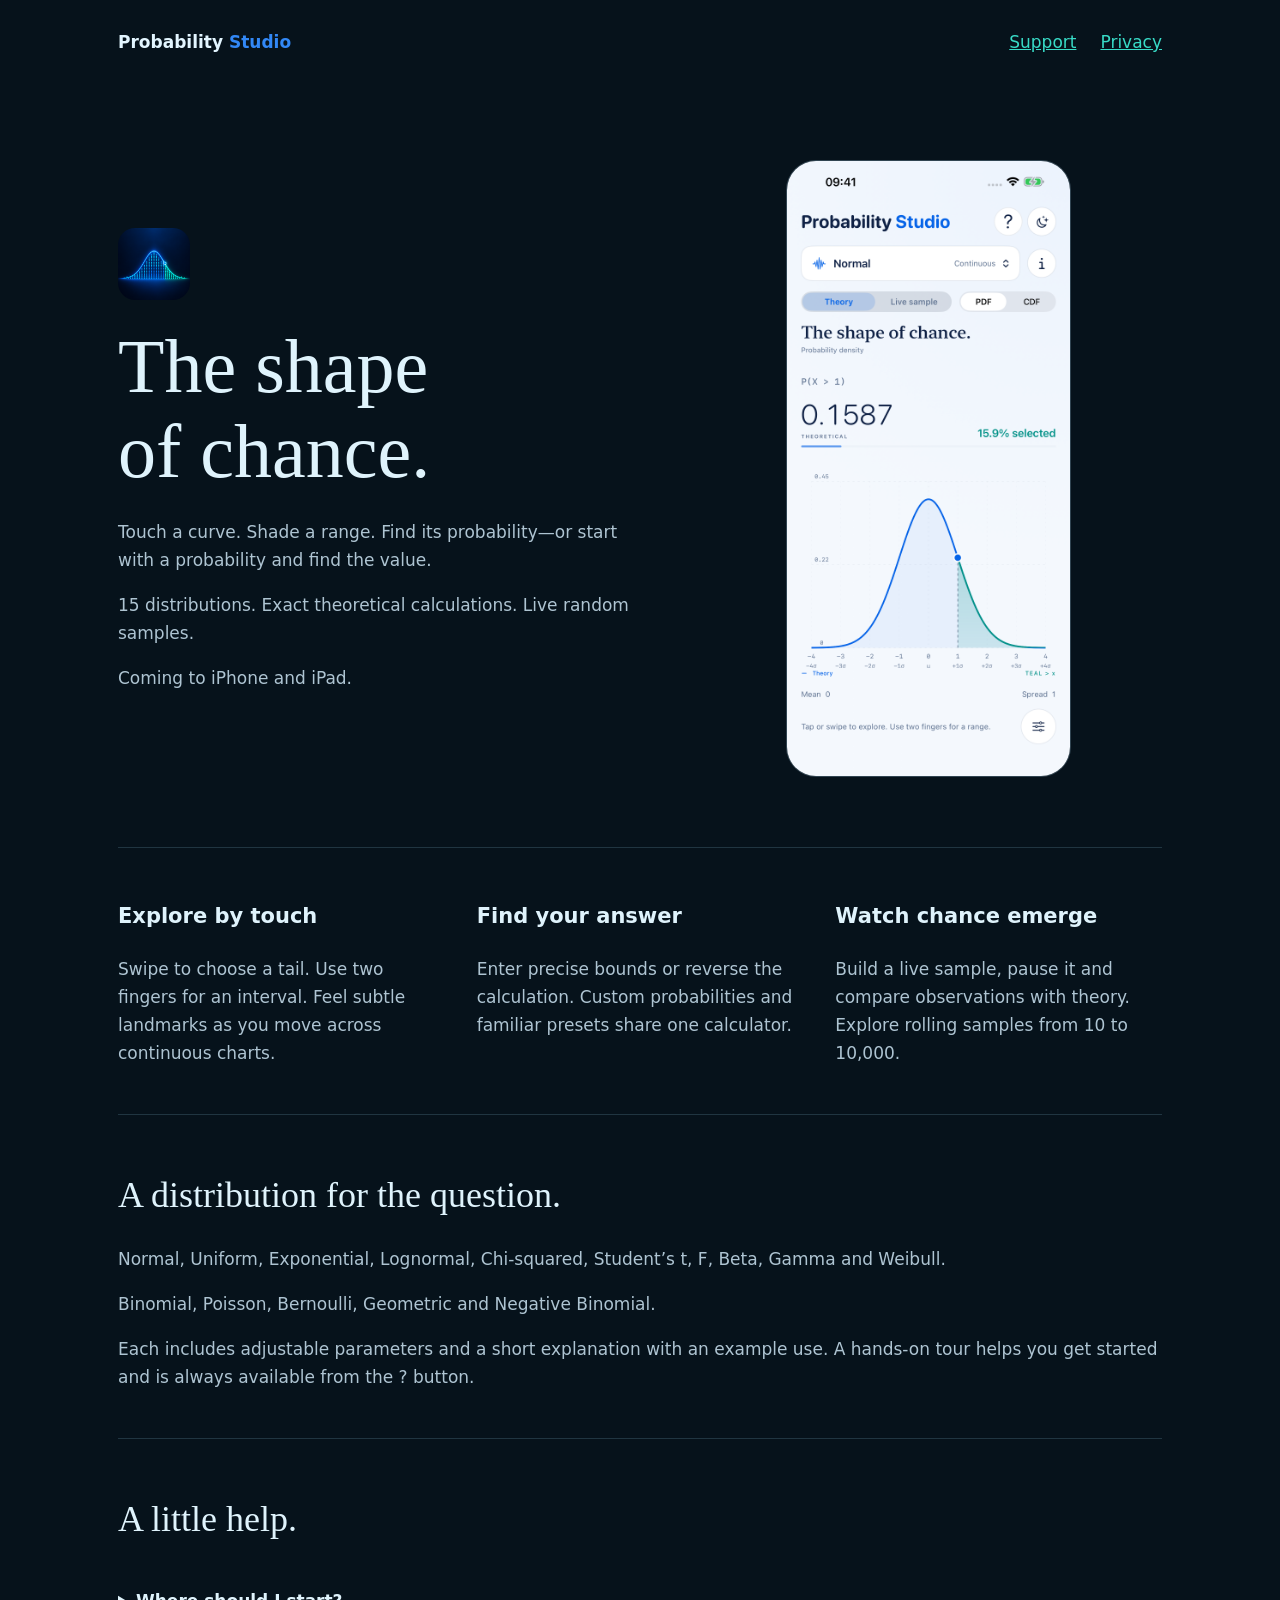
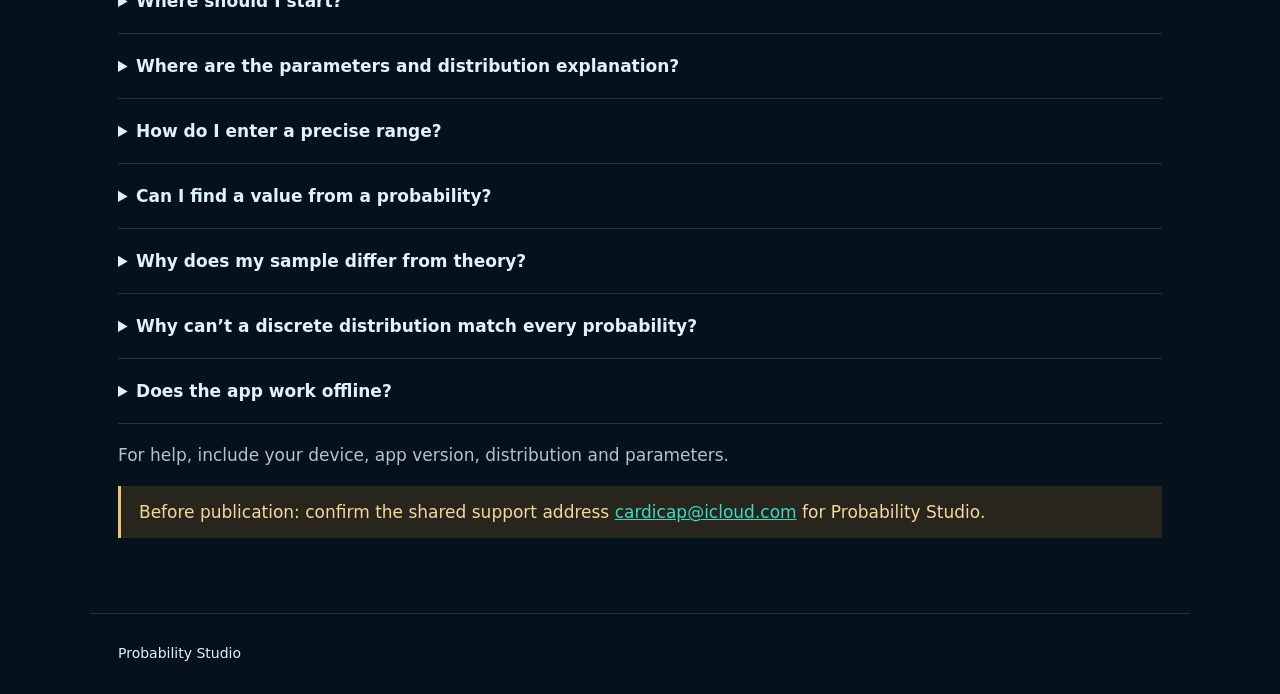
==== index.html @ 7779be0a "Add files via upload" ====
<!doctype html><html lang="en-GB"><head><meta charset="utf-8"><meta name="viewport" content="width=device-width,initial-scale=1"><title>Probability Studio — Explore chance</title><meta name="description" content="Explore 15 probability distributions, calculate probabilities and quantiles, and watch live samples take shape."><link rel="stylesheet" href="assets/styles.css"><link rel="icon" href="assets/icon.png"></head><body><a class="skip" href="#main">Skip to content</a><header><a class="brand" href="index.html">Probability <span>Studio</span></a><nav aria-label="Main"><a href="index.html#support">Support</a><a href="privacy.html">Privacy</a></nav></header><main id="main"><div class="hero"><div><img class="icon" src="assets/icon.png" alt="Probability Studio app icon"><h1>The shape<br>of chance.</h1><p>Touch a curve. Shade a range. Find its probability—or start with a probability and find the value.</p><p>15 distributions. Exact theoretical calculations. Live random samples.</p><p>Coming to iPhone and iPad.</p></div><img class="shot" src="assets/iphone-theory.png" alt="Probability Studio showing a Normal distribution and its selected upper-tail probability"></div><section class="columns"><div><h3>Explore by touch</h3><p>Swipe to choose a tail. Use two fingers for an interval. Feel subtle landmarks as you move across continuous charts.</p></div><div><h3>Find your answer</h3><p>Enter precise bounds or reverse the calculation. Custom probabilities and familiar presets share one calculator.</p></div><div><h3>Watch chance emerge</h3><p>Build a live sample, pause it and compare observations with theory. Explore rolling samples from 10 to 10,000.</p></div></section><section><h2>A distribution for the question.</h2><p>Normal, Uniform, Exponential, Lognormal, Chi-squared, Student’s t, F, Beta, Gamma and Weibull.</p><p>Binomial, Poisson, Bernoulli, Geometric and Negative Binomial.</p><p>Each includes adjustable parameters and a short explanation with an example use. A hands-on tour helps you get started and is always available from the ? button.</p></section><section id="support"><h2>A little help.</h2><details><summary>Where should I start?</summary><p>On first launch, choose Take the tour for four short, interactive lessons, or Not now to explore straight away. Tap ? beside the light/dark control to revisit the tour anytime. The preview has its own sample and won’t change your work in the studio.</p></details><details><summary>Where are the parameters and distribution explanation?</summary><p>Tap the sliders button to open Set your parameters. Enter a number or use the increment controls; Reset restores the experiment defaults. The i button beside the distribution selector explains the current distribution, its variables and an example use. You can also open this explanation from the parameter sheet.</p></details><details><summary>How do I enter a precise range?</summary><p>Tap the P(...) expression above the large probability. Choose the region and enter your bounds. Valid changes update the chart immediately.</p></details><details><summary>Can I find a value from a probability?</summary><p>Tap the large theoretical probability. Enter a percentage or decimal, then choose a lower tail, central interval or upper tail.</p></details><details><summary>Why does my sample differ from theory?</summary><p>Random samples vary. Small samples can differ noticeably; larger samples usually approximate the theoretical shape more closely.</p></details><details><summary>Why can’t a discrete distribution match every probability?</summary><p>Discrete outcomes come in steps. The calculator shows the probability attained by your selected cutoff or interval.</p></details><details><summary>Does the app work offline?</summary><p>Yes. Calculations and sampling run on your device, with no account required.</p></details><p>For help, include your device, app version, distribution and parameters.</p><p class="notice">Before publication: confirm the shared support address <a href="mailto:cardicap@icloud.com">cardicap@icloud.com</a> for Probability Studio.</p></section></main><footer>Probability Studio</footer></body></html>
---- assets/styles.css ----
*{box-sizing:border-box}body{margin:0;background:#06121b;color:#dff3fc;font:17px/1.65 system-ui,sans-serif}a{color:#38dbc7}a:focus-visible,summary:focus-visible{outline:3px solid #53a7ff;outline-offset:5px}main,header,footer{max-width:1100px;margin:auto;padding:28px}header{display:flex;justify-content:space-between;gap:20px;align-items:center}nav{display:flex;gap:24px}.brand{font-weight:750;color:#e2f5ff;text-decoration:none}.brand span{color:#3288f6}.hero{display:grid;grid-template-columns:1.1fr 1fr;gap:64px;align-items:center;padding:48px 0 70px}h1,h2{font-family:Georgia,serif;line-height:1.12}h1{font-size:clamp(44px,6vw,76px);font-weight:500;margin:16px 0 24px}h2{font-size:36px;font-weight:500}h3{font-size:21px}p{color:#aec4d2}.eyebrow{text-transform:uppercase;letter-spacing:.15em;color:#38dbc7;font-size:13px}.icon{width:72px;border-radius:17px}.shot{width:100%;max-width:285px;display:block;margin:auto;border:1px solid #314552;border-radius:30px}.columns{display:grid;grid-template-columns:repeat(3,1fr);gap:32px}section{padding:30px 0;border-top:1px solid #203541}details{padding:18px 0;border-bottom:1px solid #203541}summary{cursor:pointer;font-weight:600}.notice{border-left:3px solid #edc56c;padding:12px 18px;background:#28251c;color:#f0d99d}.policy{max-width:760px}.skip{position:absolute;top:-60px}.skip:focus{top:0}footer{border-top:1px solid #203541;font-size:14px}.gallery{display:flex;gap:20px;overflow:auto}.gallery img{max-height:500px;max-width:90vw;object-fit:contain}@media(max-width:700px){header{flex-wrap:wrap}.hero{grid-template-columns:1fr;gap:32px;padding-top:10px}.columns{grid-template-columns:1fr}.shot{max-width:250px}main,header,footer{padding:20px}}
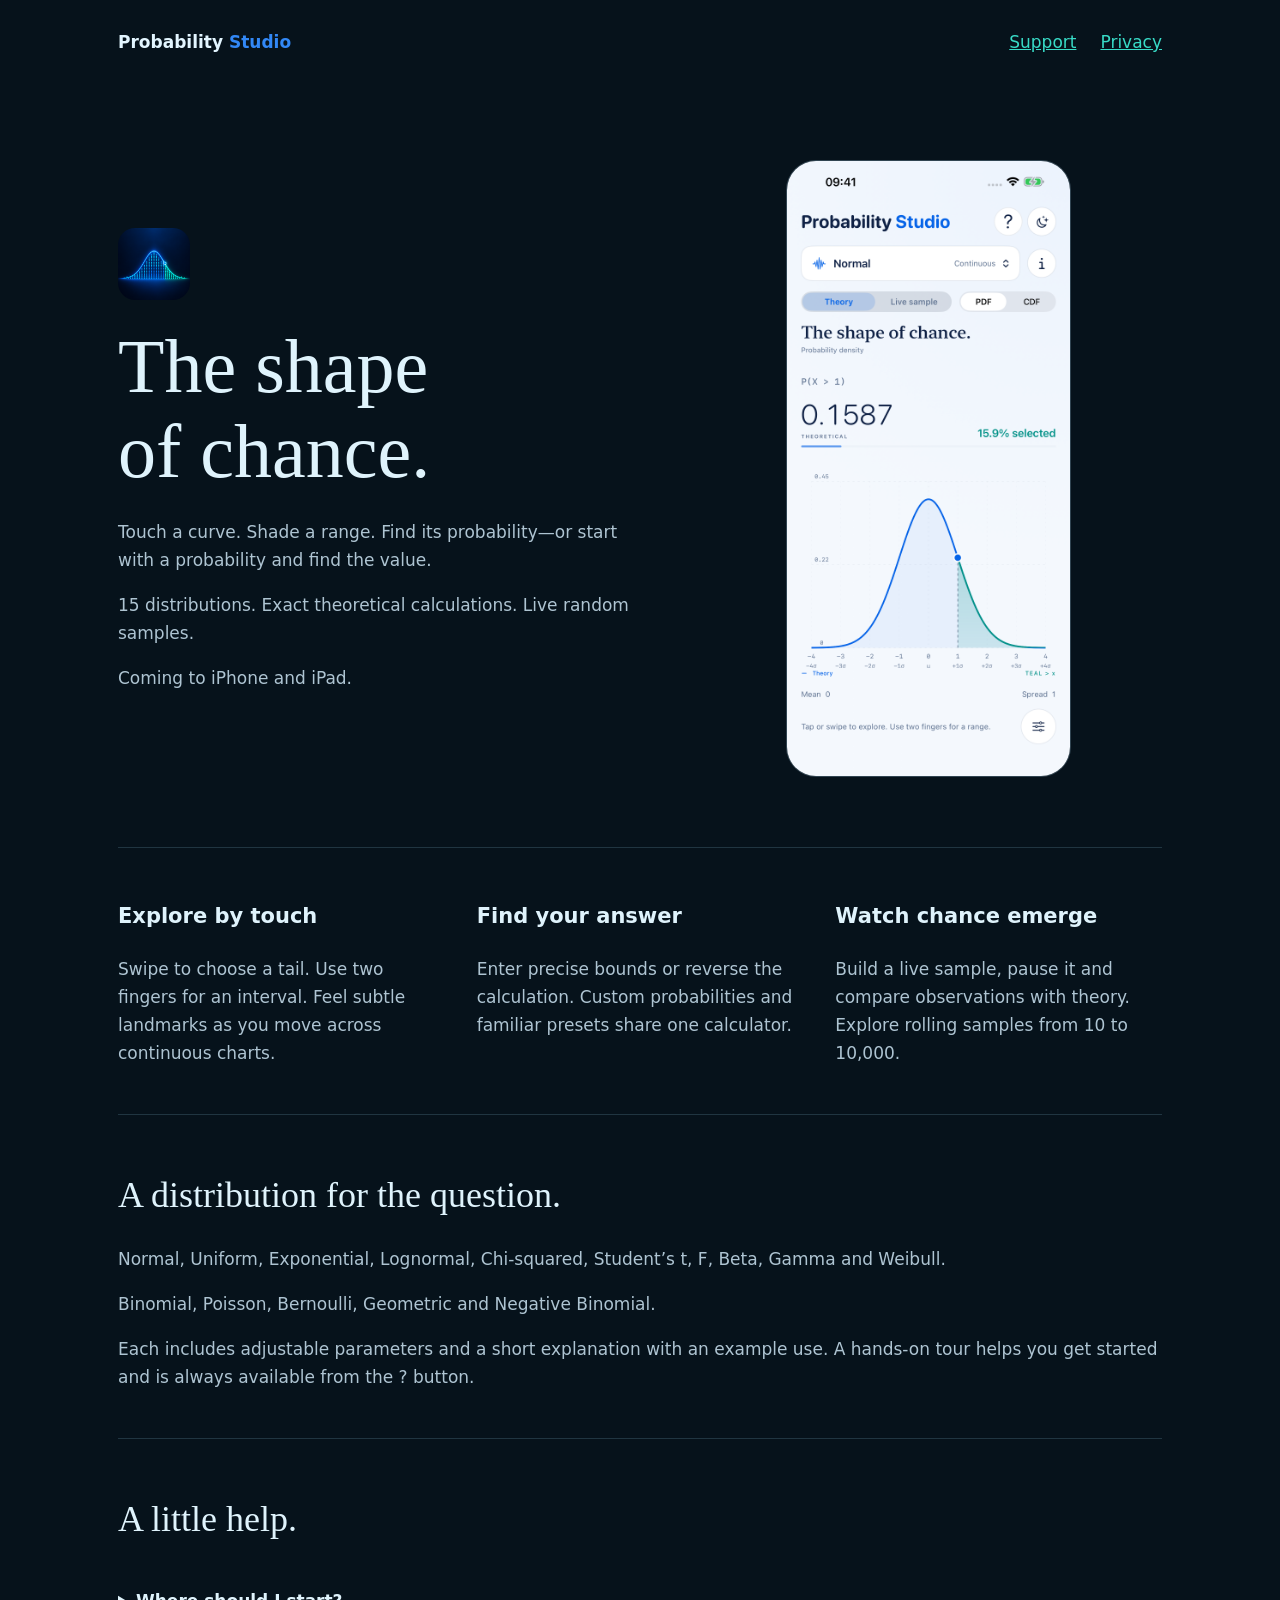
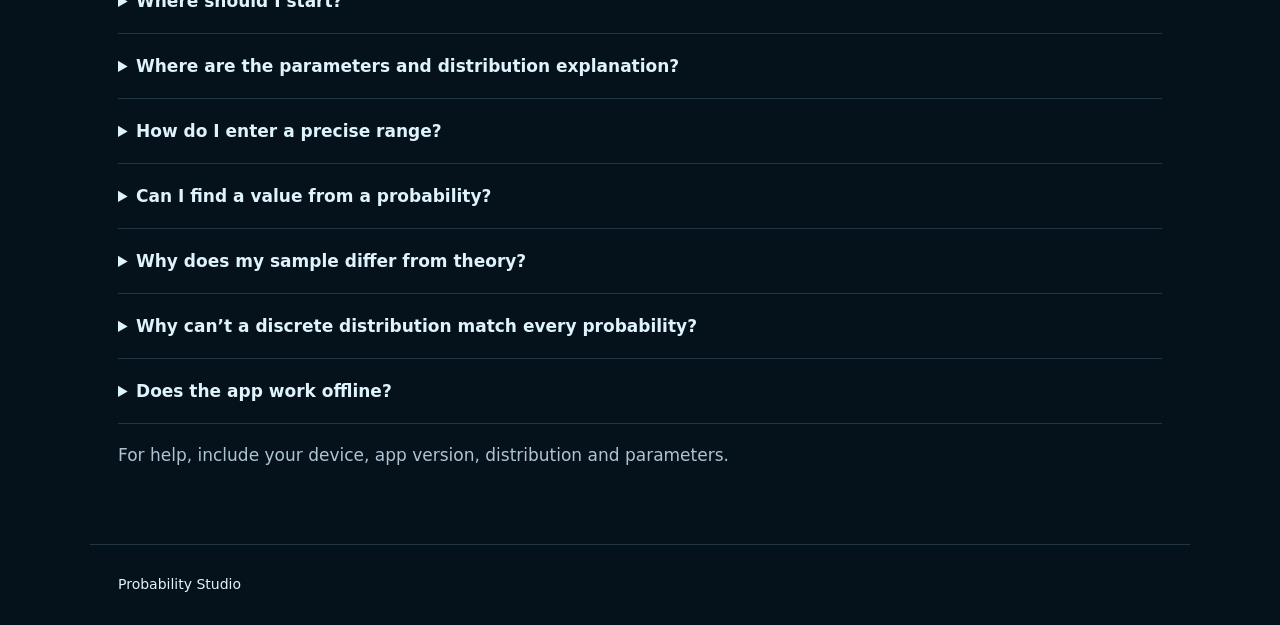
==== commit b383b7c4: "Fix HTML formatting issues in index.html" ====
--- a/index.html
+++ b/index.html
@@ -1 +1 @@
-<!doctype html><html lang="en-GB"><head><meta charset="utf-8"><meta name="viewport" content="width=device-width,initial-scale=1"><title>Probability Studio — Explore chance</title><meta name="description" content="Explore 15 probability distributions, calculate probabilities and quantiles, and watch live samples take shape."><link rel="stylesheet" href="assets/styles.css"><link rel="icon" href="assets/icon.png"></head><body><a class="skip" href="#main">Skip to content</a><header><a class="brand" href="index.html">Probability <span>Studio</span></a><nav aria-label="Main"><a href="index.html#support">Support</a><a href="privacy.html">Privacy</a></nav></header><main id="main"><div class="hero"><div><img class="icon" src="assets/icon.png" alt="Probability Studio app icon"><h1>The shape<br>of chance.</h1><p>Touch a curve. Shade a range. Find its probability—or start with a probability and find the value.</p><p>15 distributions. Exact theoretical calculations. Live random samples.</p><p>Coming to iPhone and iPad.</p></div><img class="shot" src="assets/iphone-theory.png" alt="Probability Studio showing a Normal distribution and its selected upper-tail probability"></div><section class="columns"><div><h3>Explore by touch</h3><p>Swipe to choose a tail. Use two fingers for an interval. Feel subtle landmarks as you move across continuous charts.</p></div><div><h3>Find your answer</h3><p>Enter precise bounds or reverse the calculation. Custom probabilities and familiar presets share one calculator.</p></div><div><h3>Watch chance emerge</h3><p>Build a live sample, pause it and compare observations with theory. Explore rolling samples from 10 to 10,000.</p></div></section><section><h2>A distribution for the question.</h2><p>Normal, Uniform, Exponential, Lognormal, Chi-squared, Student’s t, F, Beta, Gamma and Weibull.</p><p>Binomial, Poisson, Bernoulli, Geometric and Negative Binomial.</p><p>Each includes adjustable parameters and a short explanation with an example use. A hands-on tour helps you get started and is always available from the ? button.</p></section><section id="support"><h2>A little help.</h2><details><summary>Where should I start?</summary><p>On first launch, choose Take the tour for four short, interactive lessons, or Not now to explore straight away. Tap ? beside the light/dark control to revisit the tour anytime. The preview has its own sample and won’t change your work in the studio.</p></details><details><summary>Where are the parameters and distribution explanation?</summary><p>Tap the sliders button to open Set your parameters. Enter a number or use the increment controls; Reset restores the experiment defaults. The i button beside the distribution selector explains the current distribution, its variables and an example use. You can also open this explanation from the parameter sheet.</p></details><details><summary>How do I enter a precise range?</summary><p>Tap the P(...) expression above the large probability. Choose the region and enter your bounds. Valid changes update the chart immediately.</p></details><details><summary>Can I find a value from a probability?</summary><p>Tap the large theoretical probability. Enter a percentage or decimal, then choose a lower tail, central interval or upper tail.</p></details><details><summary>Why does my sample differ from theory?</summary><p>Random samples vary. Small samples can differ noticeably; larger samples usually approximate the theoretical shape more closely.</p></details><details><summary>Why can’t a discrete distribution match every probability?</summary><p>Discrete outcomes come in steps. The calculator shows the probability attained by your selected cutoff or interval.</p></details><details><summary>Does the app work offline?</summary><p>Yes. Calculations and sampling run on your device, with no account required.</p></details><p>For help, include your device, app version, distribution and parameters.</p><p class="notice">Before publication: confirm the shared support address <a href="mailto:cardicap@icloud.com">cardicap@icloud.com</a> for Probability Studio.</p></section></main><footer>Probability Studio</footer></body></html>
+<!doctype html><html lang="en-GB"><head><meta charset="utf-8"><meta name="viewport" content="width=device-width,initial-scale=1"><title>Probability Studio — Explore chance</title><meta name="description" content="Explore 15 probability distributions, calculate probabilities and quantiles, and watch live samples take shape."><link rel="stylesheet" href="assets/styles.css"><link rel="icon" href="assets/icon.png"></head><body><a class="skip" href="#main">Skip to content</a><header><a class="brand" href="index.html">Probability <span>Studio</span></a><nav aria-label="Main"><a href="index.html#support">Support</a><a href="privacy.html">Privacy</a></nav></header><main id="main"><div class="hero"><div><img class="icon" src="assets/icon.png" alt="Probability Studio app icon"><h1>The shape<br>of chance.</h1><p>Touch a curve. Shade a range. Find its probability—or start with a probability and find the value.</p><p>15 distributions. Exact theoretical calculations. Live random samples.</p><p>Coming to iPhone and iPad.</p></div><img class="shot" src="assets/iphone-theory.png" alt="Probability Studio showing a Normal distribution and its selected upper-tail probability"></div><section class="columns"><div><h3>Explore by touch</h3><p>Swipe to choose a tail. Use two fingers for an interval. Feel subtle landmarks as you move across continuous charts.</p></div><div><h3>Find your answer</h3><p>Enter precise bounds or reverse the calculation. Custom probabilities and familiar presets share one calculator.</p></div><div><h3>Watch chance emerge</h3><p>Build a live sample, pause it and compare observations with theory. Explore rolling samples from 10 to 10,000.</p></div></section><section><h2>A distribution for the question.</h2><p>Normal, Uniform, Exponential, Lognormal, Chi-squared, Student’s t, F, Beta, Gamma and Weibull.</p><p>Binomial, Poisson, Bernoulli, Geometric and Negative Binomial.</p><p>Each includes adjustable parameters and a short explanation with an example use. A hands-on tour helps you get started and is always available from the ? button.</p></section><section id="support"><h2>A little help.</h2><details><summary>Where should I start?</summary><p>On first launch, choose Take the tour for four short, interactive lessons, or Not now to explore straight away. Tap ? beside the light/dark control to revisit the tour anytime. The preview has its own sample and won’t change your work in the studio.</p></details><details><summary>Where are the parameters and distribution explanation?</summary><p>Tap the sliders button to open Set your parameters. Enter a number or use the increment controls; Reset restores the experiment defaults. The i button beside the distribution selector explains the current distribution, its variables and an example use. You can also open this explanation from the parameter sheet.</p></details><details><summary>How do I enter a precise range?</summary><p>Tap the P(...) expression above the large probability. Choose the region and enter your bounds. Valid changes update the chart immediately.</p></details><details><summary>Can I find a value from a probability?</summary><p>Tap the large theoretical probability. Enter a percentage or decimal, then choose a lower tail, central interval or upper tail.</p></details><details><summary>Why does my sample differ from theory?</summary><p>Random samples vary. Small samples can differ noticeably; larger samples usually approximate the theoretical shape more closely.</p></details><details><summary>Why can’t a discrete distribution match every probability?</summary><p>Discrete outcomes come in steps. The calculator shows the probability attained by your selected cutoff or interval.</p></details><details><summary>Does the app work offline?</summary><p>Yes. Calculations and sampling run on your device, with no account required.</p></details><p>For help, include your device, app version, distribution and parameters.</p></section></main><footer>Probability Studio</footer></body></html>
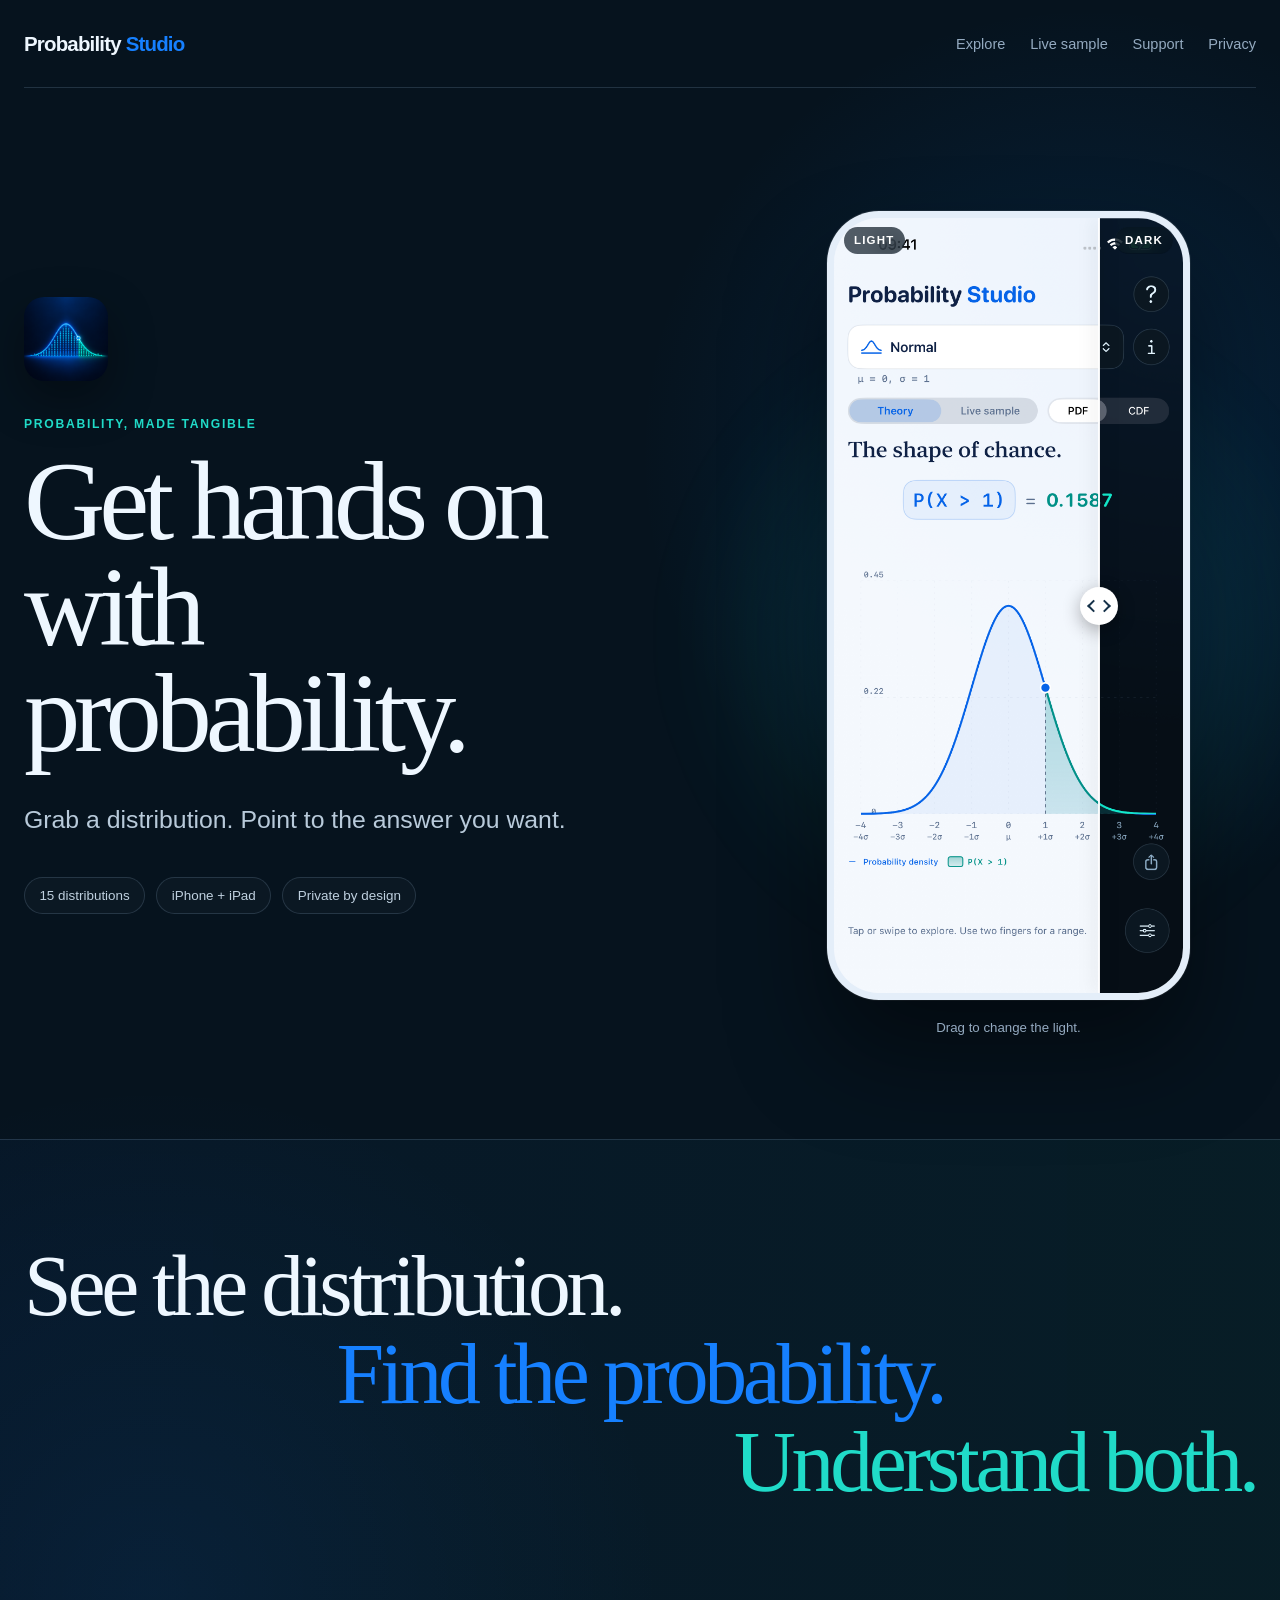
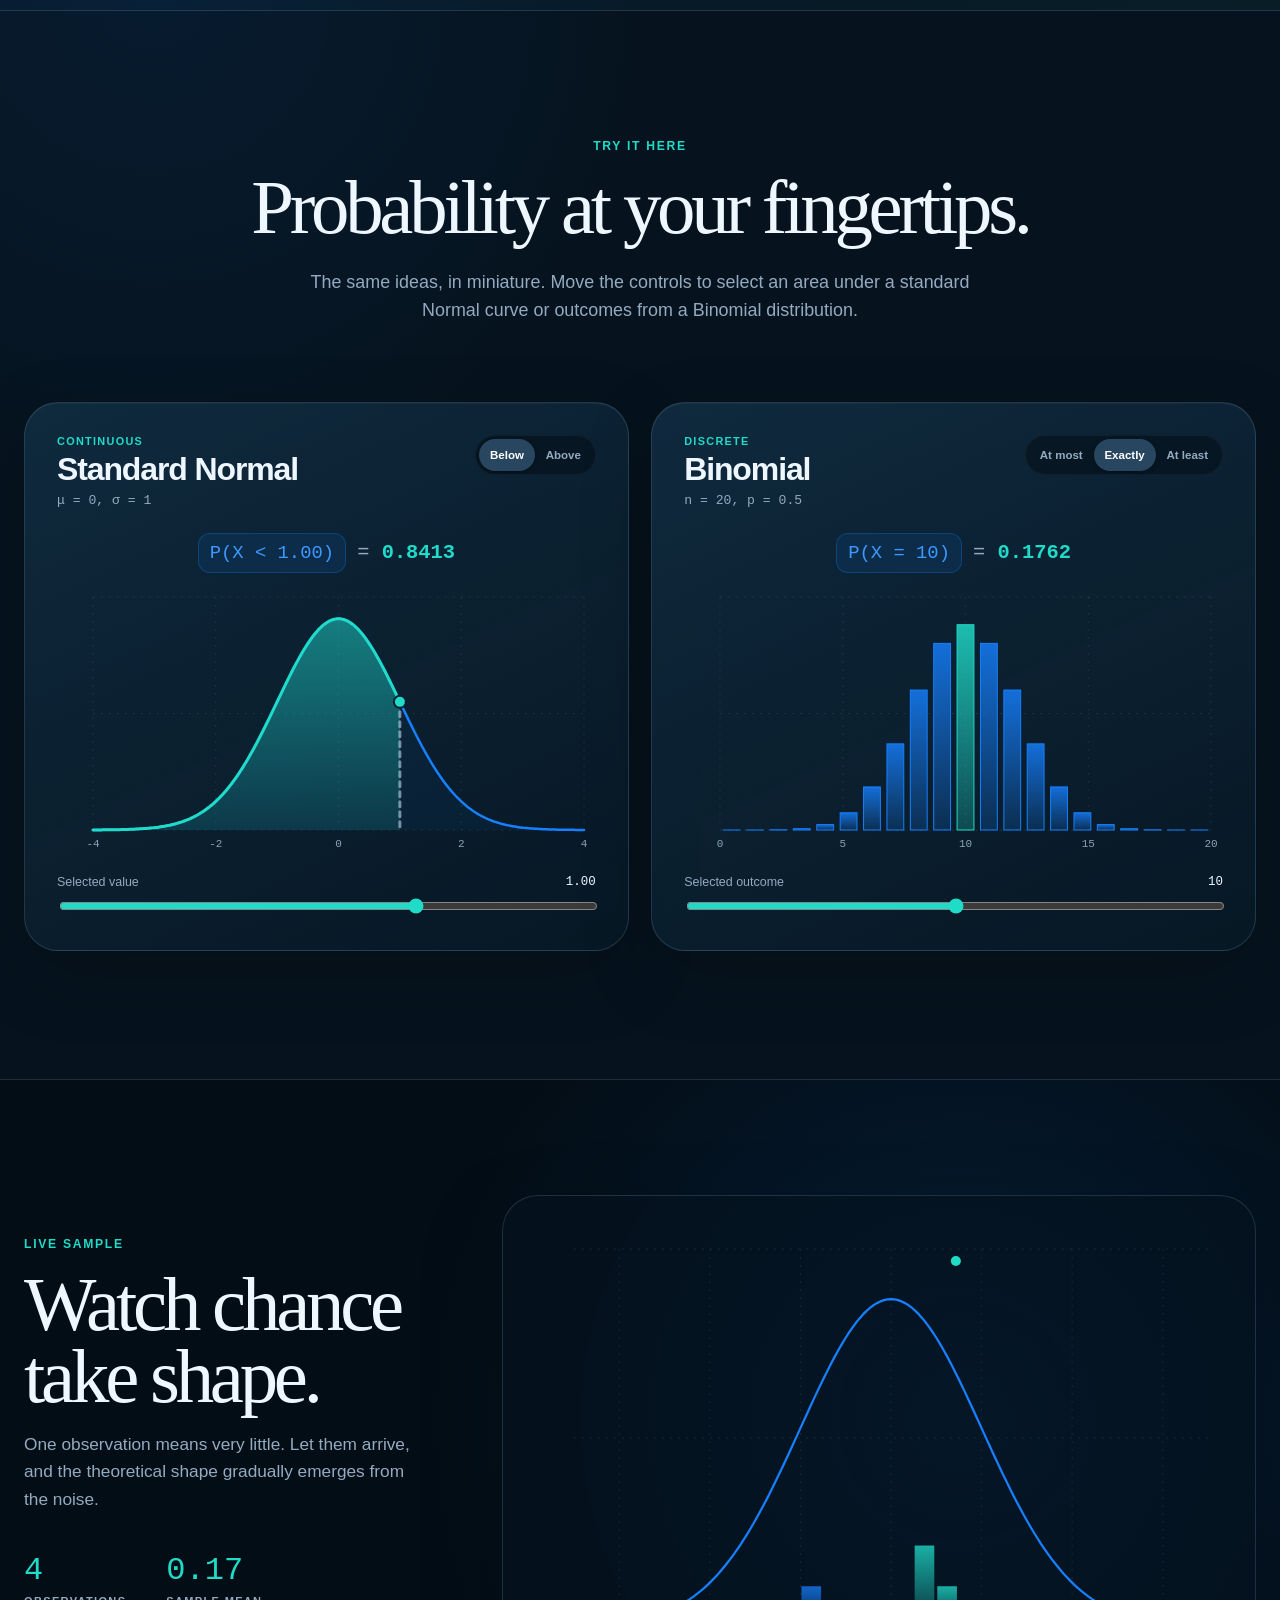
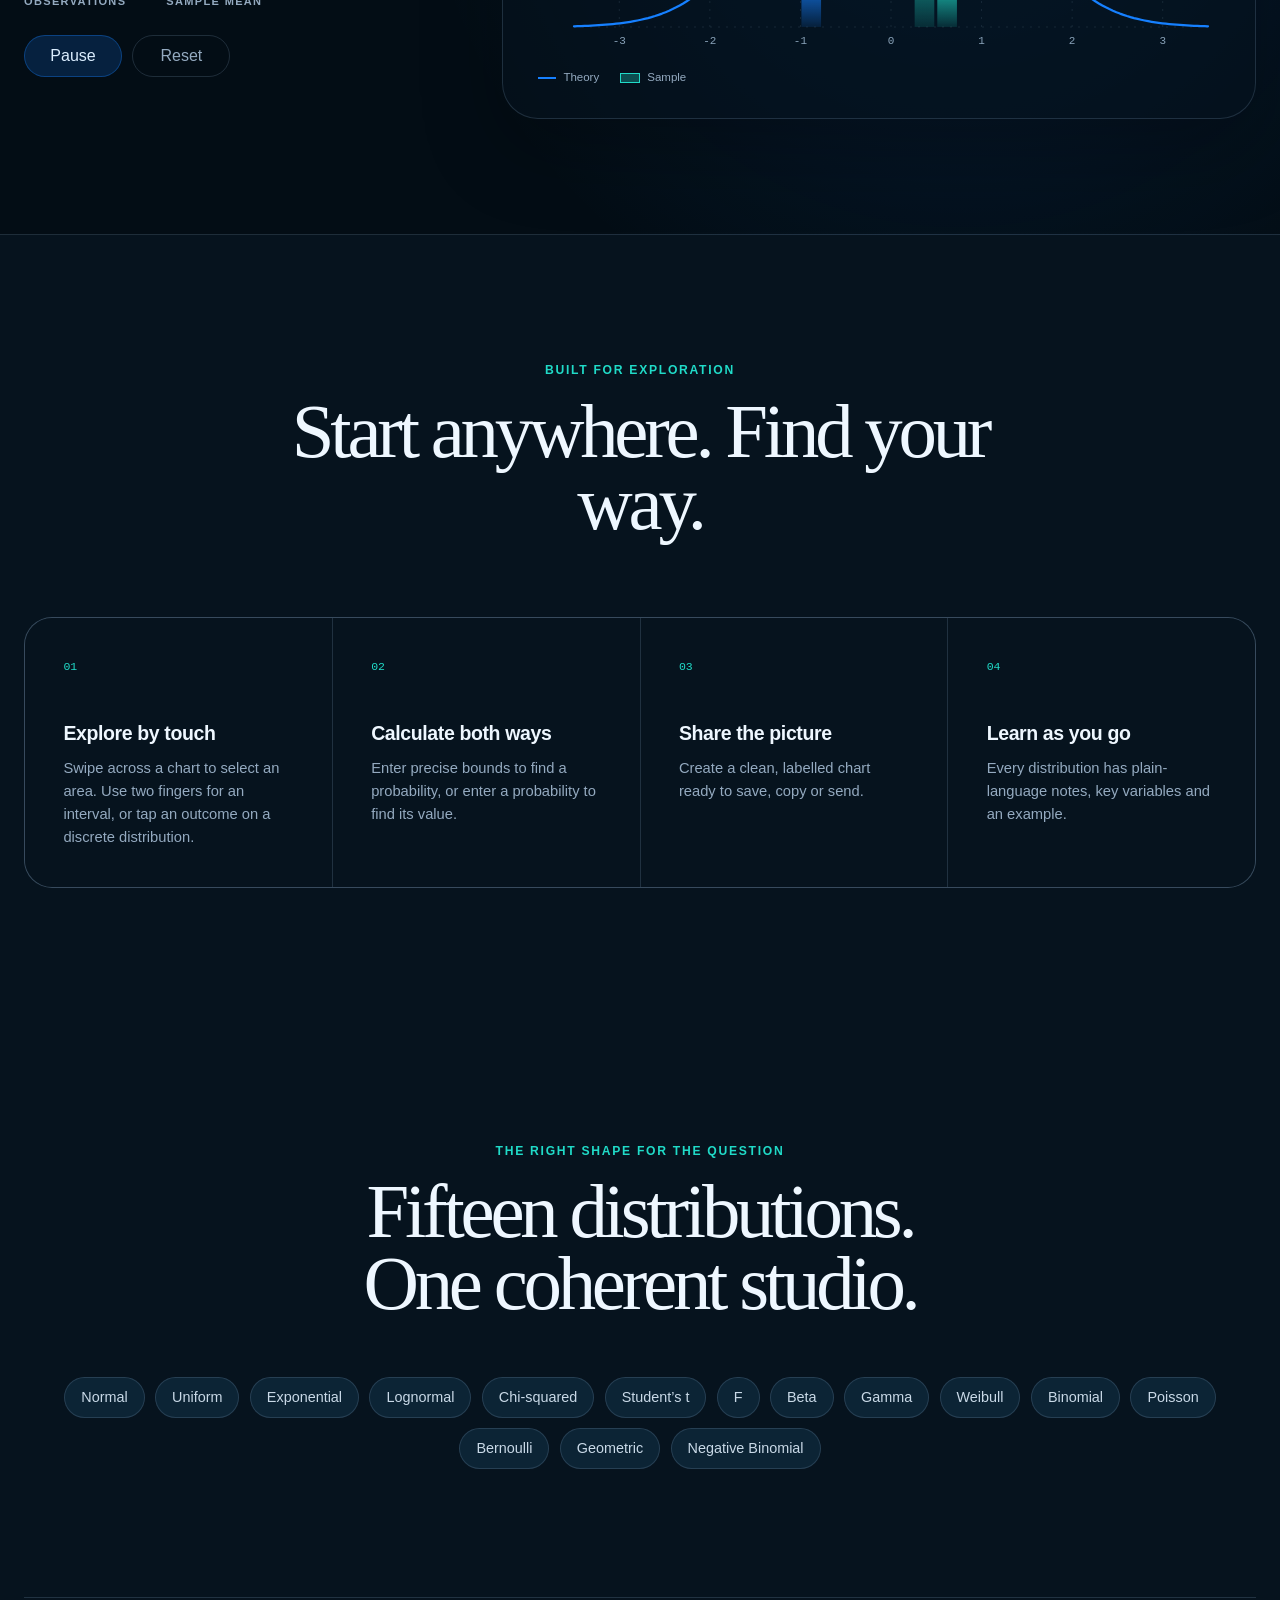
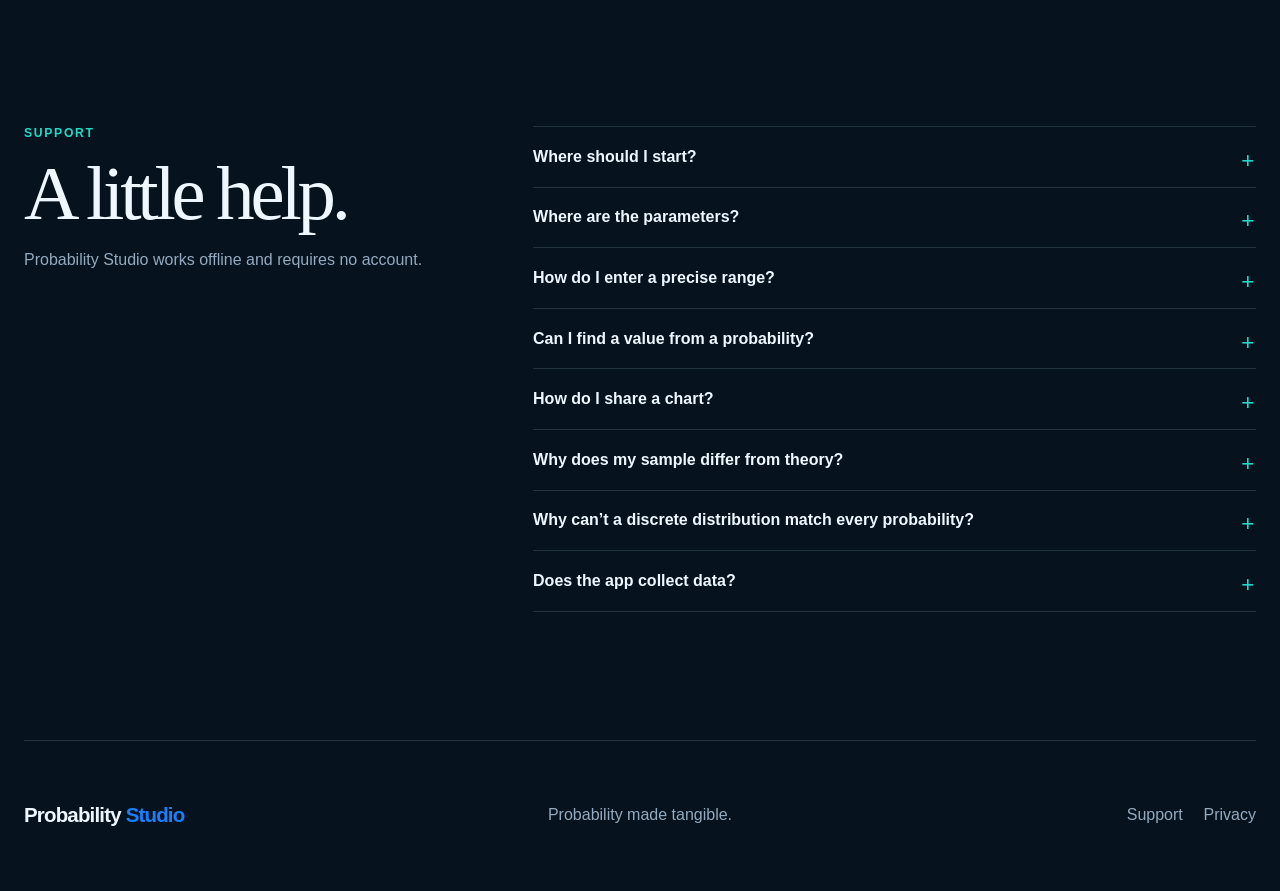
==== commit e5892762: "Add files via upload" ====
--- a/index.html
+++ b/index.html
@@ -1 +1,163 @@
-<!doctype html><html lang="en-GB"><head><meta charset="utf-8"><meta name="viewport" content="width=device-width,initial-scale=1"><title>Probability Studio — Explore chance</title><meta name="description" content="Explore 15 probability distributions, calculate probabilities and quantiles, and watch live samples take shape."><link rel="stylesheet" href="assets/styles.css"><link rel="icon" href="assets/icon.png"></head><body><a class="skip" href="#main">Skip to content</a><header><a class="brand" href="index.html">Probability <span>Studio</span></a><nav aria-label="Main"><a href="index.html#support">Support</a><a href="privacy.html">Privacy</a></nav></header><main id="main"><div class="hero"><div><img class="icon" src="assets/icon.png" alt="Probability Studio app icon"><h1>The shape<br>of chance.</h1><p>Touch a curve. Shade a range. Find its probability—or start with a probability and find the value.</p><p>15 distributions. Exact theoretical calculations. Live random samples.</p><p>Coming to iPhone and iPad.</p></div><img class="shot" src="assets/iphone-theory.png" alt="Probability Studio showing a Normal distribution and its selected upper-tail probability"></div><section class="columns"><div><h3>Explore by touch</h3><p>Swipe to choose a tail. Use two fingers for an interval. Feel subtle landmarks as you move across continuous charts.</p></div><div><h3>Find your answer</h3><p>Enter precise bounds or reverse the calculation. Custom probabilities and familiar presets share one calculator.</p></div><div><h3>Watch chance emerge</h3><p>Build a live sample, pause it and compare observations with theory. Explore rolling samples from 10 to 10,000.</p></div></section><section><h2>A distribution for the question.</h2><p>Normal, Uniform, Exponential, Lognormal, Chi-squared, Student’s t, F, Beta, Gamma and Weibull.</p><p>Binomial, Poisson, Bernoulli, Geometric and Negative Binomial.</p><p>Each includes adjustable parameters and a short explanation with an example use. A hands-on tour helps you get started and is always available from the ? button.</p></section><section id="support"><h2>A little help.</h2><details><summary>Where should I start?</summary><p>On first launch, choose Take the tour for four short, interactive lessons, or Not now to explore straight away. Tap ? beside the light/dark control to revisit the tour anytime. The preview has its own sample and won’t change your work in the studio.</p></details><details><summary>Where are the parameters and distribution explanation?</summary><p>Tap the sliders button to open Set your parameters. Enter a number or use the increment controls; Reset restores the experiment defaults. The i button beside the distribution selector explains the current distribution, its variables and an example use. You can also open this explanation from the parameter sheet.</p></details><details><summary>How do I enter a precise range?</summary><p>Tap the P(...) expression above the large probability. Choose the region and enter your bounds. Valid changes update the chart immediately.</p></details><details><summary>Can I find a value from a probability?</summary><p>Tap the large theoretical probability. Enter a percentage or decimal, then choose a lower tail, central interval or upper tail.</p></details><details><summary>Why does my sample differ from theory?</summary><p>Random samples vary. Small samples can differ noticeably; larger samples usually approximate the theoretical shape more closely.</p></details><details><summary>Why can’t a discrete distribution match every probability?</summary><p>Discrete outcomes come in steps. The calculator shows the probability attained by your selected cutoff or interval.</p></details><details><summary>Does the app work offline?</summary><p>Yes. Calculations and sampling run on your device, with no account required.</p></details><p>For help, include your device, app version, distribution and parameters.</p></section></main><footer>Probability Studio</footer></body></html>
+<!doctype html>
+<html lang="en-GB">
+<head>
+  <meta charset="utf-8">
+  <meta name="viewport" content="width=device-width,initial-scale=1">
+  <meta name="theme-color" content="#06131e">
+  <title>Probability Studio — Make chance visible</title>
+  <meta name="description" content="Explore 15 probability distributions, calculate probabilities and quantiles, share charts, and watch live samples take shape on iPhone and iPad.">
+  <link rel="stylesheet" href="assets/styles.css">
+  <link rel="icon" href="assets/icon.png">
+</head>
+<body>
+  <a class="skip" href="#main">Skip to content</a>
+  <header class="site-header">
+    <a class="brand" href="index.html" aria-label="Probability Studio home">Probability <span>Studio</span></a>
+    <nav aria-label="Main navigation">
+      <a href="#explore">Explore</a>
+      <a href="#live">Live sample</a>
+      <a href="#support">Support</a>
+      <a href="privacy.html">Privacy</a>
+    </nav>
+  </header>
+
+  <main id="main">
+    <section class="hero" aria-labelledby="hero-title">
+      <div class="hero-copy">
+        <img class="app-icon" src="assets/icon.png" alt="Probability Studio app icon">
+        <p class="eyebrow">Probability, made tangible</p>
+        <h1 id="hero-title">Get hands on<br>with probability.</h1>
+        <p class="hero-lede">Grab a distribution. Point to the answer you want.</p>
+        <div class="hero-facts" aria-label="App highlights">
+          <span>15 distributions</span>
+          <span>iPhone + iPad</span>
+          <span>Private by design</span>
+        </div>
+      </div>
+
+      <div class="compare-stage" data-theme-compare style="--split:76%">
+        <div class="compare-glow" aria-hidden="true"></div>
+        <div class="phone-shell">
+          <img src="assets/iphone-theory.png" alt="Probability Studio showing a selected upper tail of the Normal distribution in light mode">
+          <div class="compare-dark" aria-hidden="true"><img src="assets/studio-dark.png" alt=""></div>
+          <div class="compare-divider" aria-hidden="true"><span></span></div>
+          <input class="compare-range" type="range" min="0" max="100" value="76" aria-label="Reveal light or dark appearance">
+        </div>
+        <div class="compare-labels" aria-hidden="true"><span>Light</span><span>Dark</span></div>
+        <p class="compare-hint">Drag to change the light.</p>
+      </div>
+    </section>
+
+    <section class="statement" aria-label="Core experience">
+      <p><span>See the distribution.</span> <span>Find the probability.</span> <span>Understand both.</span></p>
+    </section>
+
+    <section class="explore-section" id="explore" aria-labelledby="explore-title">
+      <div class="section-heading">
+        <p class="eyebrow">Try it here</p>
+        <h2 id="explore-title">Probability at your fingertips.</h2>
+        <p>The same ideas, in miniature. Move the controls to select an area under a standard Normal curve or outcomes from a Binomial distribution.</p>
+      </div>
+
+      <div class="demo-grid">
+        <article class="demo-card" data-demo="normal">
+          <div class="demo-card-header">
+            <div><p class="demo-kind">Continuous</p><h3>Standard Normal</h3><p class="parameters">μ = 0, σ = 1</p></div>
+            <div class="segmented" role="group" aria-label="Normal selected region">
+              <button class="is-active" type="button" data-normal-tail="below" aria-pressed="true">Below</button>
+              <button type="button" data-normal-tail="above" aria-pressed="false">Above</button>
+            </div>
+          </div>
+          <div class="equation" aria-live="polite"><span data-normal-expression>P(X &lt; 1.00)</span><b data-normal-result>0.8413</b></div>
+          <canvas id="normal-chart" role="img" aria-label="Interactive standard Normal probability density chart"></canvas>
+          <label class="slider-row" for="normal-bound"><span>Selected value</span><output data-normal-bound>1.00</output></label>
+          <input id="normal-bound" type="range" min="-3" max="3" value="1" step="0.05">
+        </article>
+
+        <article class="demo-card" data-demo="binomial">
+          <div class="demo-card-header">
+            <div><p class="demo-kind">Discrete</p><h3>Binomial</h3><p class="parameters">n = 20, p = 0.5</p></div>
+            <div class="segmented" role="group" aria-label="Binomial selected region">
+              <button type="button" data-binomial-mode="below" aria-pressed="false">At most</button>
+              <button class="is-active" type="button" data-binomial-mode="exact" aria-pressed="true">Exactly</button>
+              <button type="button" data-binomial-mode="above" aria-pressed="false">At least</button>
+            </div>
+          </div>
+          <div class="equation" aria-live="polite"><span data-binomial-expression>P(X = 10)</span><b data-binomial-result>0.1762</b></div>
+          <canvas id="binomial-chart" role="img" aria-label="Interactive Binomial probability mass chart"></canvas>
+          <label class="slider-row" for="binomial-value"><span>Selected outcome</span><output data-binomial-value>10</output></label>
+          <input id="binomial-value" type="range" min="0" max="20" value="10" step="1">
+        </article>
+      </div>
+    </section>
+
+    <section class="live-section" id="live" aria-labelledby="live-title">
+      <div class="live-copy">
+        <p class="eyebrow">Live sample</p>
+        <h2 id="live-title">Watch chance take shape.</h2>
+        <p>One observation means very little. Let them arrive, and the theoretical shape gradually emerges from the noise.</p>
+        <div class="live-metrics" aria-live="polite">
+          <div><span data-live-count>0</span><small>Observations</small></div>
+          <div><span data-live-mean>—</span><small>Sample mean</small></div>
+        </div>
+        <div class="live-actions">
+          <button class="control-button" type="button" data-live-toggle>Pause</button>
+          <button class="control-button secondary" type="button" data-live-reset>Reset</button>
+        </div>
+      </div>
+      <div class="live-canvas-wrap">
+        <canvas id="live-chart" role="img" aria-label="Animated sample building towards a Normal distribution"></canvas>
+        <div class="live-key" aria-hidden="true"><span class="theory-key">Theory</span><span class="sample-key">Sample</span></div>
+      </div>
+    </section>
+
+    <section class="feature-section" aria-labelledby="feature-title">
+      <div class="section-heading compact">
+        <p class="eyebrow">Built for exploration</p>
+        <h2 id="feature-title">Start anywhere. Find your way.</h2>
+      </div>
+      <div class="feature-grid">
+        <article><span class="feature-number">01</span><h3>Explore by touch</h3><p>Swipe across a chart to select an area. Use two fingers for an interval, or tap an outcome on a discrete distribution.</p></article>
+        <article><span class="feature-number">02</span><h3>Calculate both ways</h3><p>Enter precise bounds to find a probability, or enter a probability to find its value.</p></article>
+        <article><span class="feature-number">03</span><h3>Share the picture</h3><p>Create a clean, labelled chart ready to save, copy or send.</p></article>
+        <article><span class="feature-number">04</span><h3>Learn as you go</h3><p>Every distribution has plain-language notes, key variables and an example.</p></article>
+      </div>
+    </section>
+
+    <section class="distribution-section" aria-labelledby="distribution-title">
+      <p class="eyebrow">The right shape for the question</p>
+      <h2 id="distribution-title">Fifteen distributions.<br>One coherent studio.</h2>
+      <div class="distribution-list" aria-label="Included probability distributions">
+        <span>Normal</span><span>Uniform</span><span>Exponential</span><span>Lognormal</span><span>Chi-squared</span>
+        <span>Student’s t</span><span>F</span><span>Beta</span><span>Gamma</span><span>Weibull</span>
+        <span>Binomial</span><span>Poisson</span><span>Bernoulli</span><span>Geometric</span><span>Negative Binomial</span>
+      </div>
+    </section>
+
+    <section class="support-section" id="support" aria-labelledby="support-title">
+      <div class="support-intro">
+        <p class="eyebrow">Support</p>
+        <h2 id="support-title">A little help.</h2>
+        <p>Probability Studio works offline and requires no account.</p>
+      </div>
+      <div class="questions">
+        <details><summary>Where should I start?</summary><p>On first launch, take the five-step interactive tour or explore straight away. Tap ? at the top to revisit the tour at any time.</p></details>
+        <details><summary>Where are the parameters?</summary><p>On iPhone, tap the sliders button. On iPad, open Studio controls from the sidebar button. Number fields and increment controls change the current distribution; Reset restores its defaults.</p></details>
+        <details><summary>How do I enter a precise range?</summary><p>Tap the probability button, choose the region, then enter the bounds. Calculations retain full internal precision while long values are rounded where space is limited.</p></details>
+        <details><summary>Can I find a value from a probability?</summary><p>Tap the probability result. Enter a percentage or decimal, then choose a lower tail, central interval or upper tail.</p></details>
+        <details><summary>How do I share a chart?</summary><p>Tap Share chart below the chart.</p></details>
+        <details><summary>Why does my sample differ from theory?</summary><p>Random samples vary. Small samples can differ noticeably; larger samples usually approximate the theoretical shape more closely.</p></details>
+        <details><summary>Why can’t a discrete distribution match every probability?</summary><p>Discrete outcomes come in steps. The calculator shows the probability actually attained by the selected cutoff or interval.</p></details>
+        <details><summary>Does the app collect data?</summary><p>No account is required, and calculations and sampling run on your device. Read the <a href="privacy.html">privacy policy</a> for full details.</p></details>
+      </div>
+    </section>
+  </main>
+
+  <footer>
+    <a class="brand" href="index.html">Probability <span>Studio</span></a>
+    <p>Probability made tangible.</p>
+    <div><a href="#support">Support</a><a href="privacy.html">Privacy</a></div>
+  </footer>
+  <script src="assets/site.js" defer></script>
+</body>
+</html>
--- a/assets/styles.css
+++ b/assets/styles.css
@@ -1 +1,236 @@
-*{box-sizing:border-box}body{margin:0;background:#06121b;color:#dff3fc;font:17px/1.65 system-ui,sans-serif}a{color:#38dbc7}a:focus-visible,summary:focus-visible{outline:3px solid #53a7ff;outline-offset:5px}main,header,footer{max-width:1100px;margin:auto;padding:28px}header{display:flex;justify-content:space-between;gap:20px;align-items:center}nav{display:flex;gap:24px}.brand{font-weight:750;color:#e2f5ff;text-decoration:none}.brand span{color:#3288f6}.hero{display:grid;grid-template-columns:1.1fr 1fr;gap:64px;align-items:center;padding:48px 0 70px}h1,h2{font-family:Georgia,serif;line-height:1.12}h1{font-size:clamp(44px,6vw,76px);font-weight:500;margin:16px 0 24px}h2{font-size:36px;font-weight:500}h3{font-size:21px}p{color:#aec4d2}.eyebrow{text-transform:uppercase;letter-spacing:.15em;color:#38dbc7;font-size:13px}.icon{width:72px;border-radius:17px}.shot{width:100%;max-width:285px;display:block;margin:auto;border:1px solid #314552;border-radius:30px}.columns{display:grid;grid-template-columns:repeat(3,1fr);gap:32px}section{padding:30px 0;border-top:1px solid #203541}details{padding:18px 0;border-bottom:1px solid #203541}summary{cursor:pointer;font-weight:600}.notice{border-left:3px solid #edc56c;padding:12px 18px;background:#28251c;color:#f0d99d}.policy{max-width:760px}.skip{position:absolute;top:-60px}.skip:focus{top:0}footer{border-top:1px solid #203541;font-size:14px}.gallery{display:flex;gap:20px;overflow:auto}.gallery img{max-height:500px;max-width:90vw;object-fit:contain}@media(max-width:700px){header{flex-wrap:wrap}.hero{grid-template-columns:1fr;gap:32px;padding-top:10px}.columns{grid-template-columns:1fr}.shot{max-width:250px}main,header,footer{padding:20px}}
+:root {
+  color-scheme: dark;
+  --navy: #06131e;
+  --navy-2: #091b2a;
+  --surface: rgba(16, 38, 55, 0.72);
+  --surface-solid: #0d2232;
+  --ink: #eef7ff;
+  --muted: #94aac0;
+  --line: rgba(155, 190, 218, 0.18);
+  --blue: #1680ff;
+  --teal: #20dbc8;
+  --teal-deep: #009e90;
+  --serif: "Iowan Old Style", "Palatino Linotype", Palatino, Georgia, serif;
+  --sans: -apple-system, BlinkMacSystemFont, "SF Pro Display", "Helvetica Neue", Arial, sans-serif;
+  --mono: ui-monospace, "SFMono-Regular", Menlo, Monaco, Consolas, monospace;
+  --max: 1240px;
+}
+
+* { box-sizing: border-box; }
+html { scroll-behavior: smooth; background: var(--navy); }
+body {
+  margin: 0;
+  min-width: 320px;
+  overflow-x: hidden;
+  color: var(--ink);
+  background:
+    radial-gradient(circle at 85% 8%, rgba(9, 112, 209, 0.18), transparent 28rem),
+    radial-gradient(circle at 12% 28%, rgba(22, 128, 255, 0.08), transparent 32rem),
+    var(--navy);
+  font-family: var(--sans);
+  -webkit-font-smoothing: antialiased;
+}
+
+a { color: inherit; text-decoration: none; }
+button, input { font: inherit; }
+button { color: inherit; }
+.skip { position: fixed; left: 1rem; top: -5rem; z-index: 100; padding: .7rem 1rem; border-radius: 999px; background: white; color: #06131e; }
+.skip:focus { top: 1rem; }
+
+.site-header,
+body > header {
+  position: relative;
+  z-index: 20;
+  width: min(calc(100% - 48px), var(--max));
+  min-height: 88px;
+  margin: 0 auto;
+  display: flex;
+  align-items: center;
+  justify-content: space-between;
+  border-bottom: 1px solid var(--line);
+}
+.brand { font-size: 1.28rem; font-weight: 760; letter-spacing: -.04em; white-space: nowrap; }
+.brand span { color: var(--blue); }
+nav { display: flex; align-items: center; gap: 1.55rem; color: var(--muted); font-size: .91rem; }
+nav a, footer a { transition: color .2s ease; }
+nav a:hover, nav a:focus-visible, footer a:hover, footer a:focus-visible { color: var(--ink); }
+
+main { display: block; }
+.hero {
+  width: min(calc(100% - 48px), var(--max));
+  min-height: calc(100svh - 88px);
+  margin: 0 auto;
+  display: grid;
+  grid-template-columns: minmax(0, 1fr) minmax(360px, .78fr);
+  align-items: center;
+  gap: clamp(3rem, 8vw, 8rem);
+  padding: 5.5rem 0 6.5rem;
+}
+.hero-copy { position: relative; z-index: 2; }
+.app-icon { width: 84px; height: 84px; margin-bottom: 2rem; border-radius: 20px; box-shadow: 0 18px 45px rgba(0,0,0,.35); }
+.eyebrow {
+  margin: 0 0 1.15rem;
+  color: var(--teal);
+  font-size: .76rem;
+  font-weight: 760;
+  letter-spacing: .14em;
+  text-transform: uppercase;
+}
+.hero h1,
+.section-heading h2,
+.live-copy h2,
+.distribution-section h2,
+.support-intro h2,
+.policy h1 {
+  margin: 0;
+  font-family: var(--serif);
+  font-weight: 500;
+  letter-spacing: -.055em;
+  line-height: .94;
+}
+.hero h1 { font-size: clamp(4.6rem, 8.8vw, 8.7rem); }
+.hero-lede { max-width: 640px; margin: 2.2rem 0 2.4rem; color: #b8cada; font-size: clamp(1.18rem, 2vw, 1.55rem); line-height: 1.45; }
+.hero-facts { display: flex; flex-wrap: wrap; gap: .7rem; }
+.hero-facts span { padding: .65rem .9rem; border: 1px solid var(--line); border-radius: 999px; background: rgba(255,255,255,.025); color: #bfd0df; font-size: .84rem; }
+
+.compare-stage { position: relative; justify-self: center; width: min(100%, 440px); padding: 2.2rem 2.4rem 0; }
+.compare-glow { position: absolute; inset: 15% -25% 8%; border-radius: 50%; background: radial-gradient(circle, rgba(14, 122, 255, .26), rgba(24, 219, 200, .07) 45%, transparent 70%); filter: blur(34px); }
+.phone-shell { position: relative; overflow: hidden; aspect-ratio: 1320 / 2868; border: 7px solid rgba(176, 206, 229, .16); border-radius: 52px; background: #eef4fd; box-shadow: 0 55px 100px rgba(0,0,0,.46), 0 0 0 1px rgba(255,255,255,.08); isolation: isolate; }
+.phone-shell > img,
+.compare-dark img { display: block; width: 100%; height: 100%; object-fit: cover; user-select: none; pointer-events: none; }
+.compare-dark { position: absolute; inset: 0; clip-path: inset(0 0 0 var(--split)); }
+.compare-divider { position: absolute; z-index: 3; top: 0; bottom: 0; left: var(--split); width: 2px; background: rgba(255,255,255,.92); box-shadow: 0 0 18px rgba(0,0,0,.35); transform: translateX(-1px); pointer-events: none; }
+.compare-divider span { position: absolute; top: 50%; left: 50%; width: 38px; height: 38px; transform: translate(-50%,-50%); border-radius: 50%; background: white; box-shadow: 0 5px 18px rgba(0,0,0,.3); }
+.compare-divider span::before,
+.compare-divider span::after { content: ""; position: absolute; top: 50%; width: 7px; height: 7px; border-left: 2px solid #153149; border-bottom: 2px solid #153149; }
+.compare-divider span::before { left: 9px; transform: translateY(-50%) rotate(45deg); }
+.compare-divider span::after { right: 9px; transform: translateY(-50%) rotate(225deg); }
+.compare-range { position: absolute; z-index: 4; inset: 0; width: 100%; height: 100%; margin: 0; opacity: 0; cursor: ew-resize; }
+.compare-labels { position: absolute; z-index: 5; top: 3.2rem; left: 3.45rem; right: 3.45rem; display: flex; justify-content: space-between; pointer-events: none; }
+.compare-labels span { padding: .45rem .65rem; border-radius: 999px; background: rgba(5,19,30,.68); backdrop-filter: blur(10px); color: #fff; font-size: .72rem; font-weight: 700; text-transform: uppercase; letter-spacing: .1em; }
+.compare-hint { position: relative; margin: 1.25rem 0 0; color: var(--muted); text-align: center; font-size: .83rem; }
+
+.statement { border-top: 1px solid var(--line); border-bottom: 1px solid var(--line); background: linear-gradient(90deg, rgba(22,128,255,.04), rgba(32,219,200,.05)); }
+.statement p { width: min(calc(100% - 48px), var(--max)); margin: 0 auto; padding: clamp(4rem, 8vw, 8.5rem) 0; display: flex; flex-direction: column; font-family: var(--serif); font-size: clamp(2.8rem, 6.7vw, 7rem); line-height: 1.03; letter-spacing: -.05em; }
+.statement span:nth-child(2) { color: var(--blue); align-self: center; }
+.statement span:nth-child(3) { color: var(--teal); align-self: end; }
+
+.explore-section,
+.feature-section,
+.distribution-section,
+.support-section {
+  width: min(calc(100% - 48px), var(--max));
+  margin: 0 auto;
+  padding: clamp(6rem, 10vw, 10rem) 0;
+}
+.section-heading { max-width: 790px; margin: 0 auto clamp(3.2rem, 6vw, 5rem); text-align: center; }
+.section-heading h2, .live-copy h2, .distribution-section h2, .support-intro h2 { font-size: clamp(3.2rem, 6vw, 6.4rem); }
+.section-heading > p:last-child { max-width: 680px; margin: 1.5rem auto 0; color: var(--muted); font-size: 1.12rem; line-height: 1.6; }
+
+.demo-grid { display: grid; grid-template-columns: repeat(2, minmax(0, 1fr)); gap: 1.4rem; }
+.demo-card { min-width: 0; padding: clamp(1.25rem, 2.5vw, 2rem); border: 1px solid var(--line); border-radius: 34px; background: linear-gradient(155deg, rgba(17,44,65,.9), rgba(7,25,38,.78)); box-shadow: inset 0 1px rgba(255,255,255,.04), 0 24px 70px rgba(0,0,0,.22); }
+.demo-card-header { display: flex; align-items: start; justify-content: space-between; gap: 1rem; }
+.demo-kind { margin: 0 0 .25rem; color: var(--teal); font-size: .68rem; font-weight: 700; letter-spacing: .12em; text-transform: uppercase; }
+.demo-card h3 { margin: 0; font-size: clamp(1.45rem, 2.6vw, 2rem); letter-spacing: -.035em; }
+.parameters { margin: .35rem 0 0; color: var(--muted); font: .82rem var(--mono); }
+.segmented { display: flex; flex: none; padding: 3px; border-radius: 999px; background: rgba(4,15,24,.58); border: 1px solid rgba(255,255,255,.04); }
+.segmented button { min-height: 32px; padding: 0 .68rem; border: 0; border-radius: 999px; background: transparent; color: var(--muted); cursor: pointer; font-size: .72rem; font-weight: 650; }
+.segmented button.is-active { background: #284660; color: white; box-shadow: 0 1px 4px rgba(0,0,0,.25); }
+.equation { display: flex; align-items: center; justify-content: center; gap: .7rem; min-height: 44px; margin: 1.4rem 0 .25rem; font: clamp(.95rem, 1.7vw, 1.18rem) var(--mono); white-space: nowrap; }
+.equation span { padding: .52rem .68rem; border: 1px solid rgba(22,128,255,.28); border-radius: 12px; background: rgba(12,54,94,.5); color: #3f98ff; }
+.equation b { color: var(--teal); font-size: 1.08em; }
+.equation b::before { content: "= "; color: var(--muted); font-weight: 500; }
+canvas { display: block; width: 100%; }
+.demo-card canvas { height: 285px; }
+.slider-row { display: flex; justify-content: space-between; margin-top: .7rem; color: var(--muted); font-size: .78rem; }
+.slider-row output { color: var(--ink); font-family: var(--mono); }
+input[type="range"] { width: 100%; accent-color: var(--teal); }
+.demo-card > input[type="range"] { margin-top: .55rem; }
+
+.live-section { width: 100%; padding: clamp(5rem, 9vw, 9rem) max(24px, calc((100vw - var(--max)) / 2)); display: grid; grid-template-columns: .68fr 1.32fr; align-items: center; gap: clamp(3rem, 7vw, 7rem); border-top: 1px solid var(--line); border-bottom: 1px solid var(--line); background: radial-gradient(circle at 75% 45%, rgba(22,128,255,.15), transparent 34rem), #030d15; }
+.live-copy > p:not(.eyebrow) { color: var(--muted); font-size: 1.08rem; line-height: 1.6; }
+.live-metrics { display: flex; gap: 2.5rem; margin: 2.4rem 0 1.8rem; }
+.live-metrics div { display: flex; flex-direction: column; }
+.live-metrics span { color: var(--teal); font: 2rem var(--mono); }
+.live-metrics small { margin-top: .35rem; color: var(--muted); font-size: .69rem; font-weight: 700; letter-spacing: .12em; text-transform: uppercase; }
+.live-actions { display: flex; gap: .65rem; }
+.control-button { min-width: 98px; min-height: 42px; padding: 0 1.1rem; border: 1px solid rgba(22,128,255,.35); border-radius: 999px; background: rgba(22,128,255,.18); color: #dbeeff; cursor: pointer; }
+.control-button.secondary { border-color: var(--line); background: transparent; color: var(--muted); }
+.live-canvas-wrap { min-width: 0; padding: clamp(1rem, 3vw, 2.2rem); border: 1px solid var(--line); border-radius: 36px; background: rgba(6,19,30,.62); box-shadow: 0 30px 80px rgba(0,0,0,.25); }
+.live-canvas-wrap canvas { height: 430px; }
+.live-key { display: flex; gap: 1.3rem; margin-top: .6rem; color: var(--muted); font-size: .72rem; }
+.live-key span::before { content: ""; display: inline-block; width: 18px; height: 2px; margin-right: .45rem; vertical-align: middle; background: var(--blue); }
+.live-key .sample-key::before { height: 8px; border: 1px solid var(--teal); background: rgba(32,219,200,.3); }
+
+.section-heading.compact { max-width: 760px; }
+.feature-grid { display: grid; grid-template-columns: repeat(4, 1fr); gap: 1px; overflow: hidden; border: 1px solid var(--line); border-radius: 28px; background: var(--line); }
+.feature-grid article { padding: clamp(1.5rem, 3vw, 2.5rem); background: var(--navy); }
+.feature-number { color: var(--teal); font: .72rem var(--mono); }
+.feature-grid h3 { margin: 3rem 0 .75rem; font-size: 1.22rem; letter-spacing: -.02em; }
+.feature-grid p { margin: 0; color: var(--muted); line-height: 1.55; font-size: .92rem; }
+
+.distribution-section { text-align: center; }
+.distribution-section h2 { margin-bottom: 3.5rem; }
+.distribution-list { display: flex; justify-content: center; flex-wrap: wrap; gap: .65rem; }
+.distribution-list span { padding: .72rem 1rem; border-radius: 999px; background: rgba(16,43,63,.72); border: 1px solid var(--line); color: #c9d9e7; font-size: .9rem; }
+
+.support-section { display: grid; grid-template-columns: .72fr 1.28fr; gap: clamp(3rem, 8vw, 8rem); border-top: 1px solid var(--line); }
+.support-intro > p:not(.eyebrow) { color: var(--muted); line-height: 1.6; }
+.notice { padding: 1rem; border: 1px solid rgba(32,219,200,.2); border-radius: 15px; background: rgba(32,219,200,.055); }
+.notice a, .policy a { color: var(--teal); text-decoration: underline; text-underline-offset: .2em; }
+.questions { border-top: 1px solid var(--line); }
+details { border-bottom: 1px solid var(--line); }
+summary { position: relative; padding: 1.3rem 2rem 1.3rem 0; cursor: pointer; list-style: none; font-weight: 650; }
+summary::-webkit-details-marker { display: none; }
+summary::after { content: "+"; position: absolute; right: .1rem; color: var(--teal); font-size: 1.4rem; font-weight: 300; transition: transform .2s ease; }
+details[open] summary::after { transform: rotate(45deg); }
+details p { margin: -.25rem 2rem 1.4rem 0; color: var(--muted); line-height: 1.6; }
+
+footer { width: min(calc(100% - 48px), var(--max)); min-height: 150px; margin: 0 auto; display: grid; grid-template-columns: 1fr auto 1fr; align-items: center; gap: 2rem; border-top: 1px solid var(--line); color: var(--muted); }
+footer .brand { justify-self: start; color: var(--ink); }
+footer p { margin: 0; }
+footer div { justify-self: end; display: flex; gap: 1.3rem; }
+
+.policy { width: min(calc(100% - 48px), 820px); margin: 0 auto; padding: 7rem 0 9rem; }
+.policy h1 { margin-bottom: 2.5rem; font-size: clamp(3.5rem, 7vw, 6rem); }
+.policy p { color: #b5c7d6; line-height: 1.72; }
+.policy .notice { color: #c7d9e7; }
+
+@media (max-width: 980px) {
+  .hero { grid-template-columns: minmax(0, 1fr) minmax(290px, .72fr); gap: 2.5rem; }
+  .demo-grid { grid-template-columns: 1fr; }
+  .feature-grid { grid-template-columns: repeat(2, 1fr); }
+  .live-section { grid-template-columns: 1fr; }
+  .live-copy { max-width: 720px; }
+  .support-section { grid-template-columns: 1fr; }
+}
+
+@media (max-width: 700px) {
+  .site-header, body > header { width: min(calc(100% - 32px), var(--max)); min-height: 72px; }
+  nav { gap: 1rem; }
+  nav a:nth-child(-n+2) { display: none; }
+  .hero { width: min(calc(100% - 32px), var(--max)); min-height: auto; grid-template-columns: 1fr; padding: 5rem 0; text-align: center; }
+  .hero h1 { font-size: clamp(4.2rem, 21vw, 6.8rem); }
+  .hero-lede { margin-left: auto; margin-right: auto; }
+  .hero-facts { justify-content: center; }
+  .compare-stage { width: min(100%, 380px); padding: 1.6rem 2rem 0; }
+  .phone-shell { border-radius: 44px; }
+  .statement p, .explore-section, .feature-section, .distribution-section, .support-section { width: min(calc(100% - 32px), var(--max)); }
+  .statement p { gap: .5rem; }
+  .statement span:nth-child(2), .statement span:nth-child(3) { align-self: start; }
+  .demo-card-header { flex-direction: column; }
+  .segmented { width: 100%; }
+  .segmented button { flex: 1; }
+  .demo-card canvas { height: 240px; }
+  .feature-grid { grid-template-columns: 1fr; }
+  .feature-grid h3 { margin-top: 1.6rem; }
+  .live-section { padding-left: 16px; padding-right: 16px; }
+  .live-canvas-wrap canvas { height: 330px; }
+  footer { width: min(calc(100% - 32px), var(--max)); grid-template-columns: 1fr auto; min-height: 140px; }
+  footer p { display: none; }
+}
+
+@media (prefers-reduced-motion: reduce) {
+  html { scroll-behavior: auto; }
+  *, *::before, *::after { scroll-behavior: auto !important; transition-duration: .01ms !important; animation-duration: .01ms !important; animation-iteration-count: 1 !important; }
+}
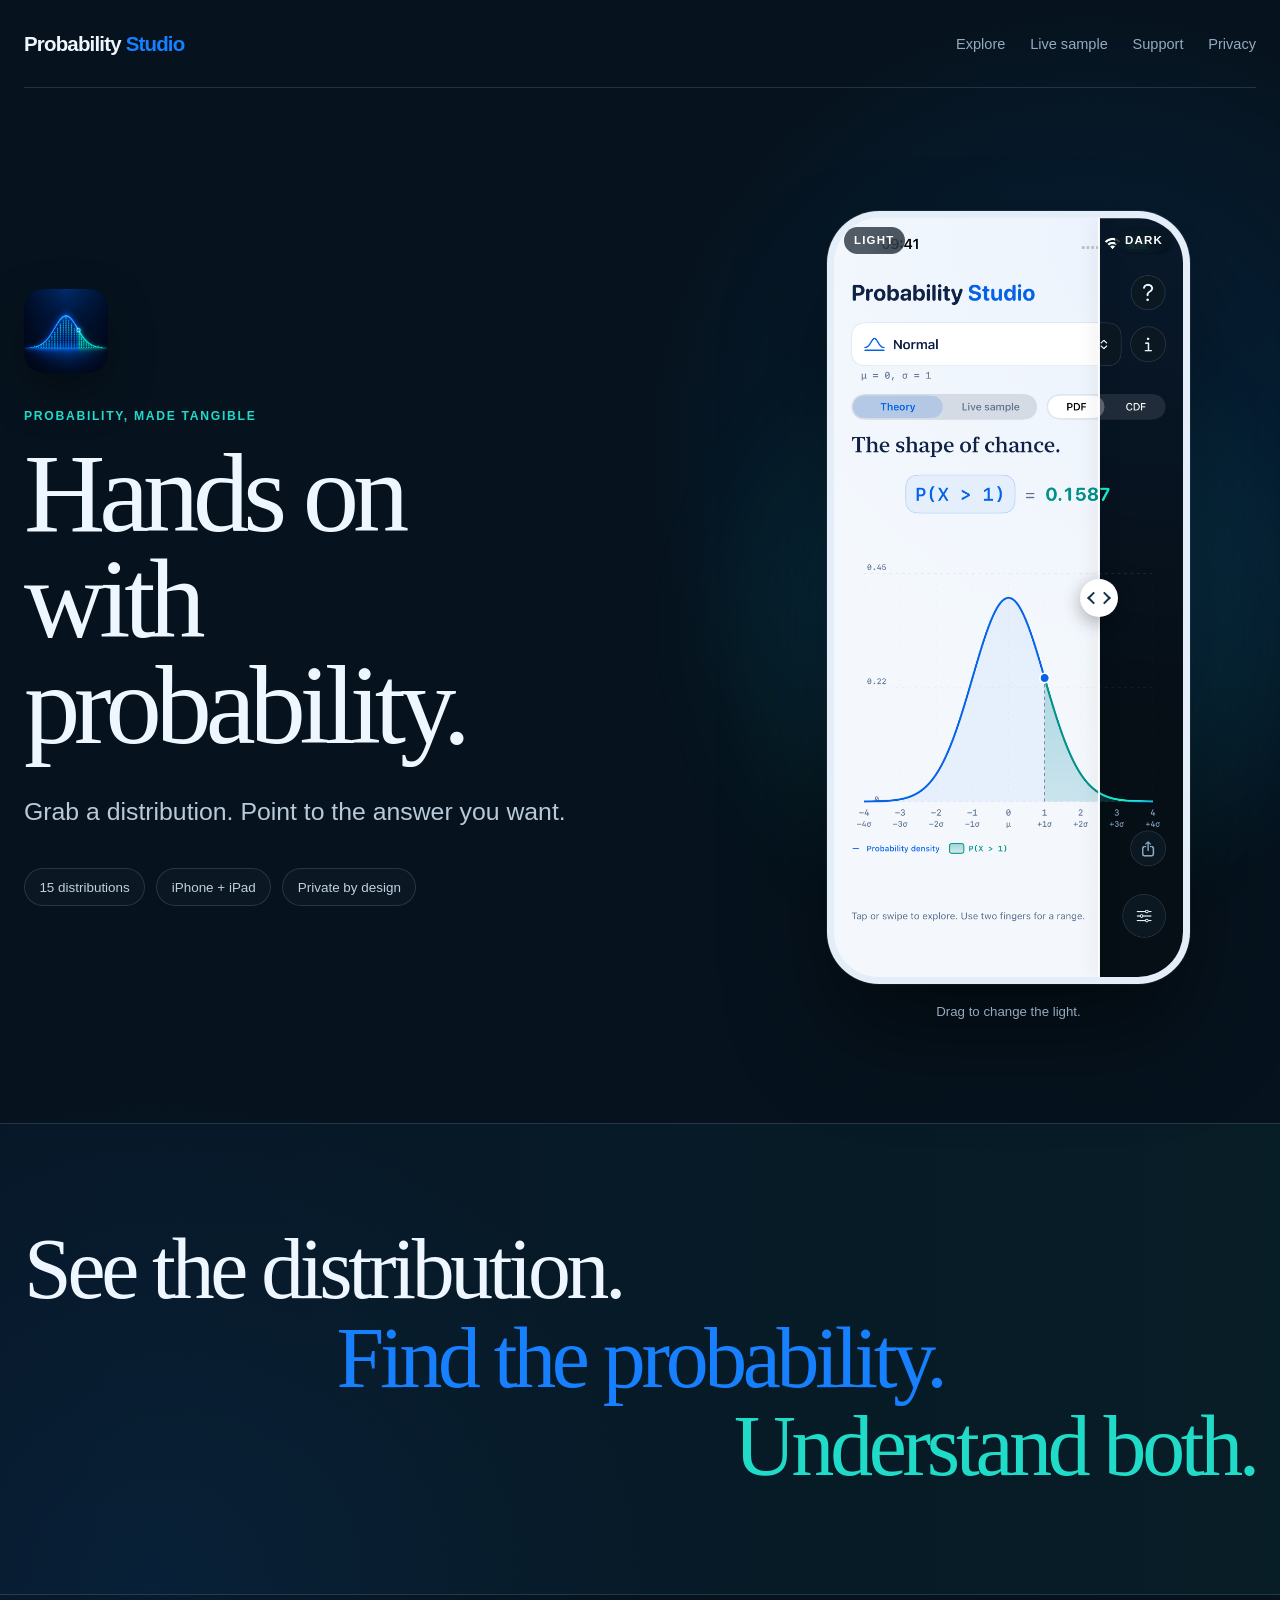
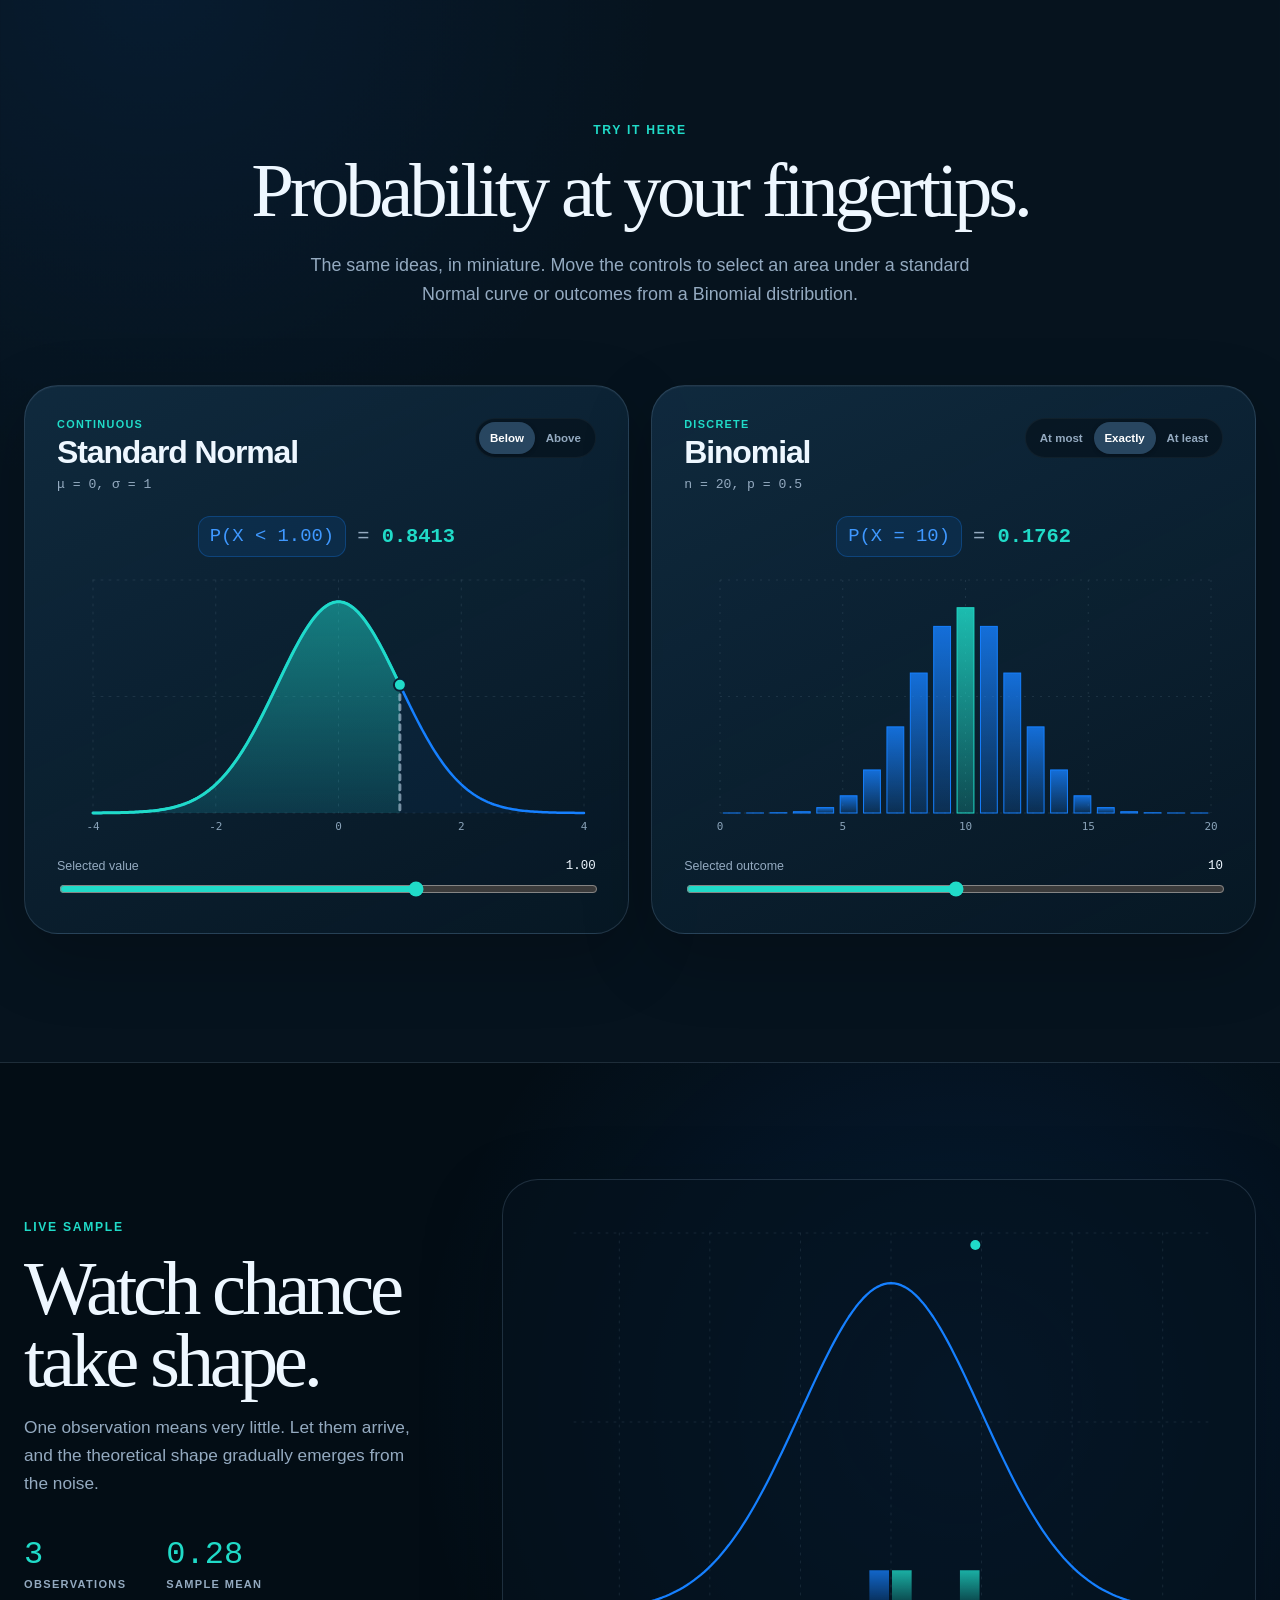
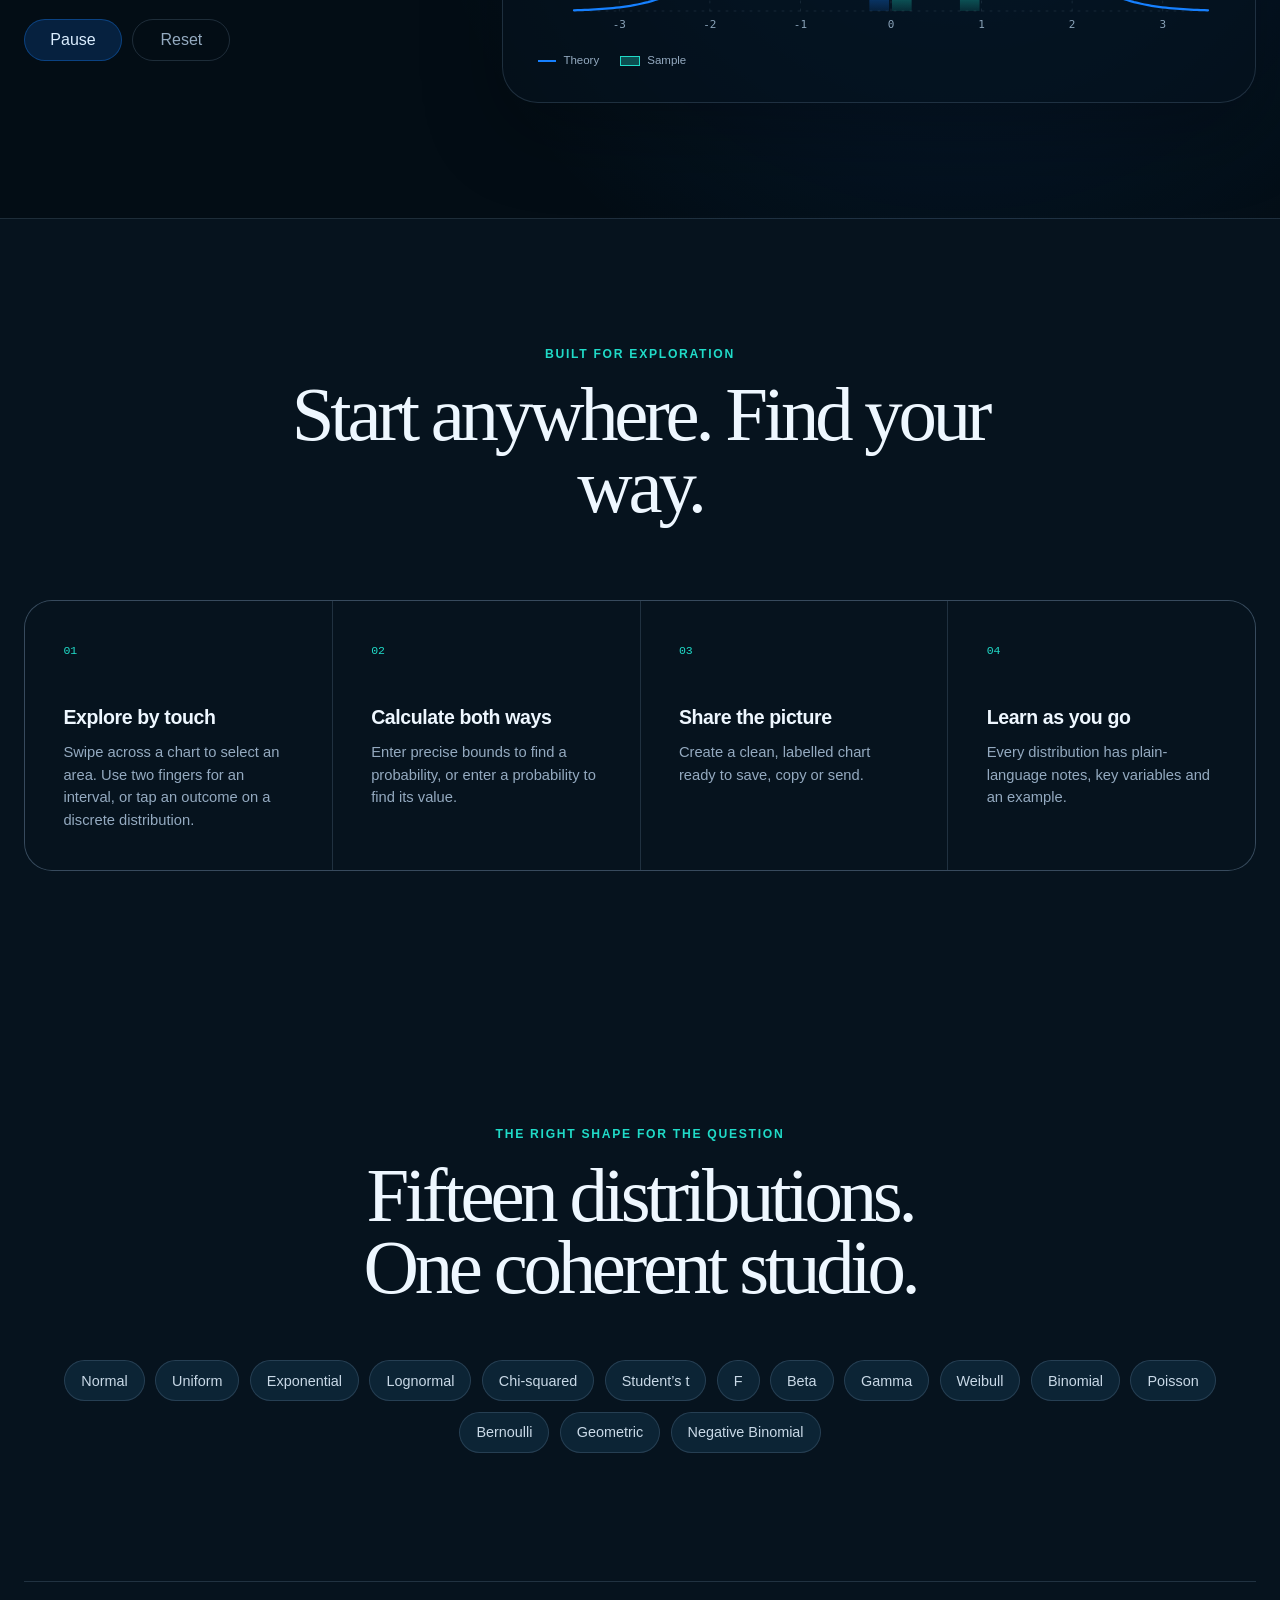
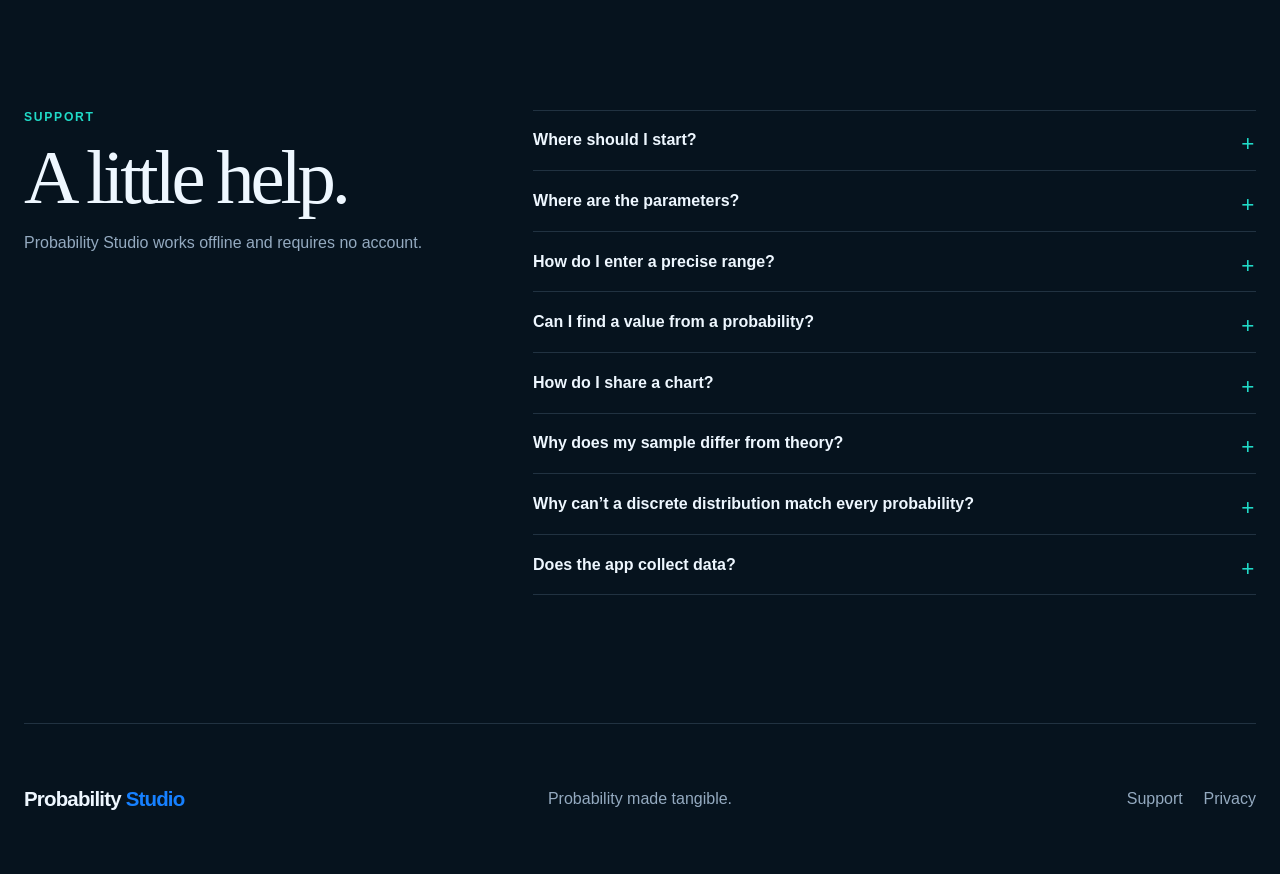
==== commit 42b4d548: "Update hero title text in index.html" ====
--- a/index.html
+++ b/index.html
@@ -26,7 +26,7 @@
       <div class="hero-copy">
         <img class="app-icon" src="assets/icon.png" alt="Probability Studio app icon">
         <p class="eyebrow">Probability, made tangible</p>
-        <h1 id="hero-title">Get hands on<br>with probability.</h1>
+        <h1 id="hero-title">Hands on<br>with probability.</h1>
         <p class="hero-lede">Grab a distribution. Point to the answer you want.</p>
         <div class="hero-facts" aria-label="App highlights">
           <span>15 distributions</span>
--- a/assets/styles.css
+++ b/assets/styles.css
@@ -95,10 +95,10 @@
 
 .compare-stage { position: relative; justify-self: center; width: min(100%, 440px); padding: 2.2rem 2.4rem 0; }
 .compare-glow { position: absolute; inset: 15% -25% 8%; border-radius: 50%; background: radial-gradient(circle, rgba(14, 122, 255, .26), rgba(24, 219, 200, .07) 45%, transparent 70%); filter: blur(34px); }
-.phone-shell { position: relative; overflow: hidden; aspect-ratio: 1320 / 2868; border: 7px solid rgba(176, 206, 229, .16); border-radius: 52px; background: #eef4fd; box-shadow: 0 55px 100px rgba(0,0,0,.46), 0 0 0 1px rgba(255,255,255,.08); isolation: isolate; }
-.phone-shell > img,
-.compare-dark img { display: block; width: 100%; height: 100%; object-fit: cover; user-select: none; pointer-events: none; }
-.compare-dark { position: absolute; inset: 0; clip-path: inset(0 0 0 var(--split)); }
+.phone-shell { position: relative; display: grid; overflow: hidden; border: 7px solid rgba(176, 206, 229, .16); border-radius: 52px; background: #eef4fd; box-shadow: 0 55px 100px rgba(0,0,0,.46), 0 0 0 1px rgba(255,255,255,.08); isolation: isolate; }
+.phone-shell > img { grid-area: 1 / 1; display: block; width: 100%; height: auto; user-select: none; pointer-events: none; }
+.compare-dark { position: relative; grid-area: 1 / 1; min-width: 0; min-height: 0; clip-path: inset(0 0 0 var(--split)); }
+.compare-dark img { position: absolute; inset: 0; display: block; width: 100%; height: 100%; object-fit: fill; user-select: none; pointer-events: none; }
 .compare-divider { position: absolute; z-index: 3; top: 0; bottom: 0; left: var(--split); width: 2px; background: rgba(255,255,255,.92); box-shadow: 0 0 18px rgba(0,0,0,.35); transform: translateX(-1px); pointer-events: none; }
 .compare-divider span { position: absolute; top: 50%; left: 50%; width: 38px; height: 38px; transform: translate(-50%,-50%); border-radius: 50%; background: white; box-shadow: 0 5px 18px rgba(0,0,0,.3); }
 .compare-divider span::before,
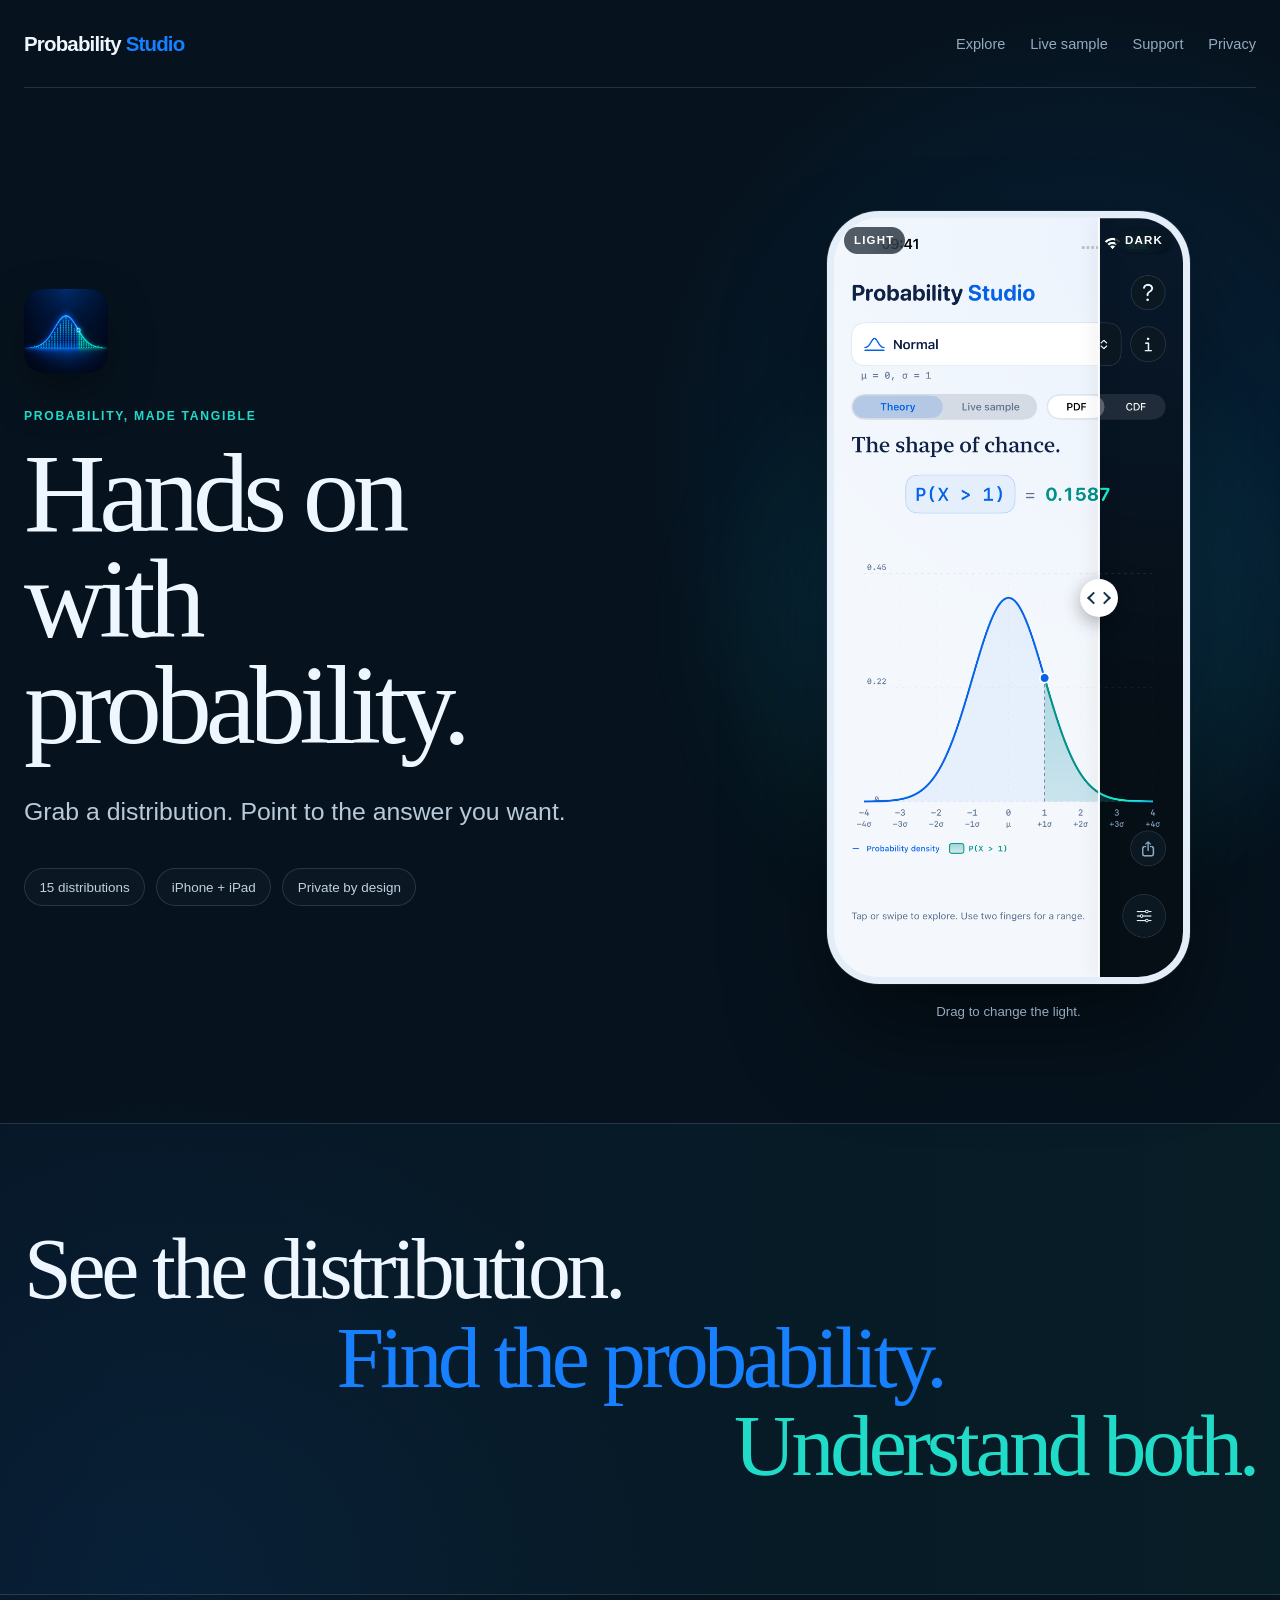
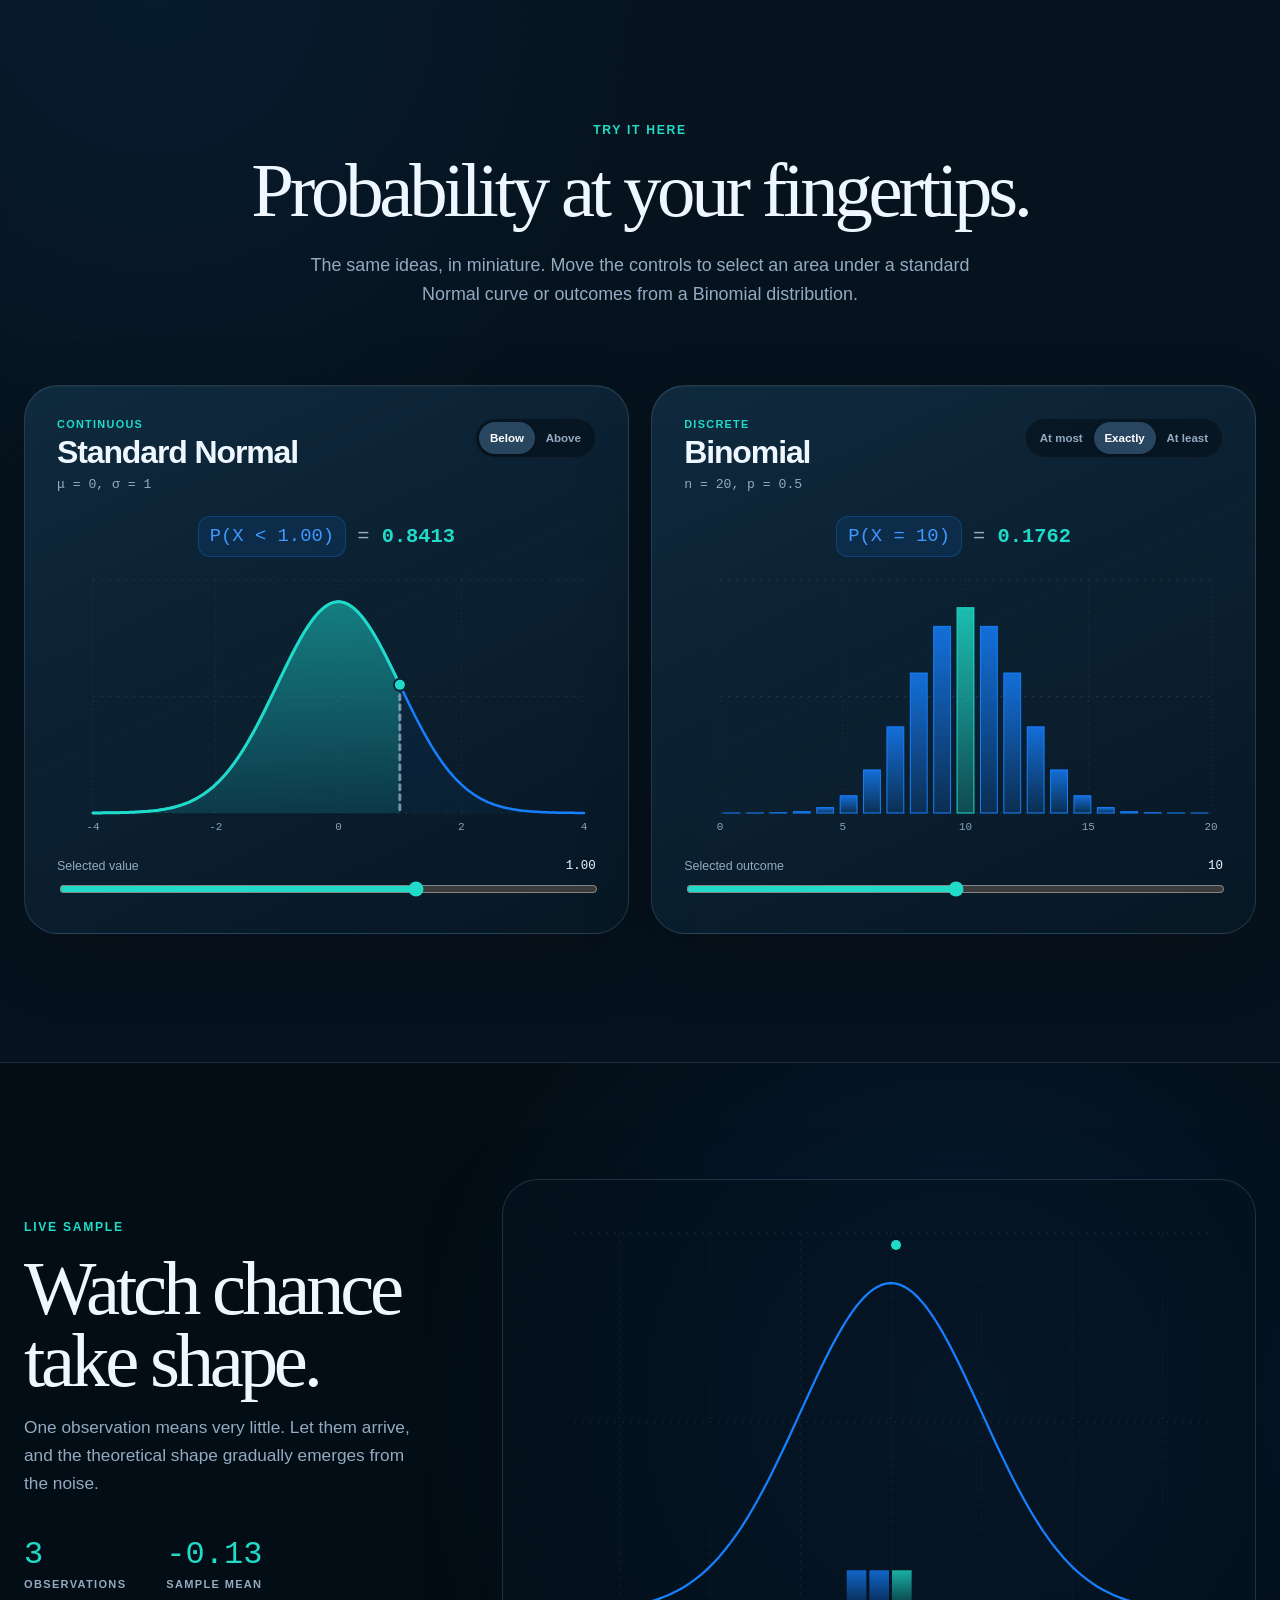
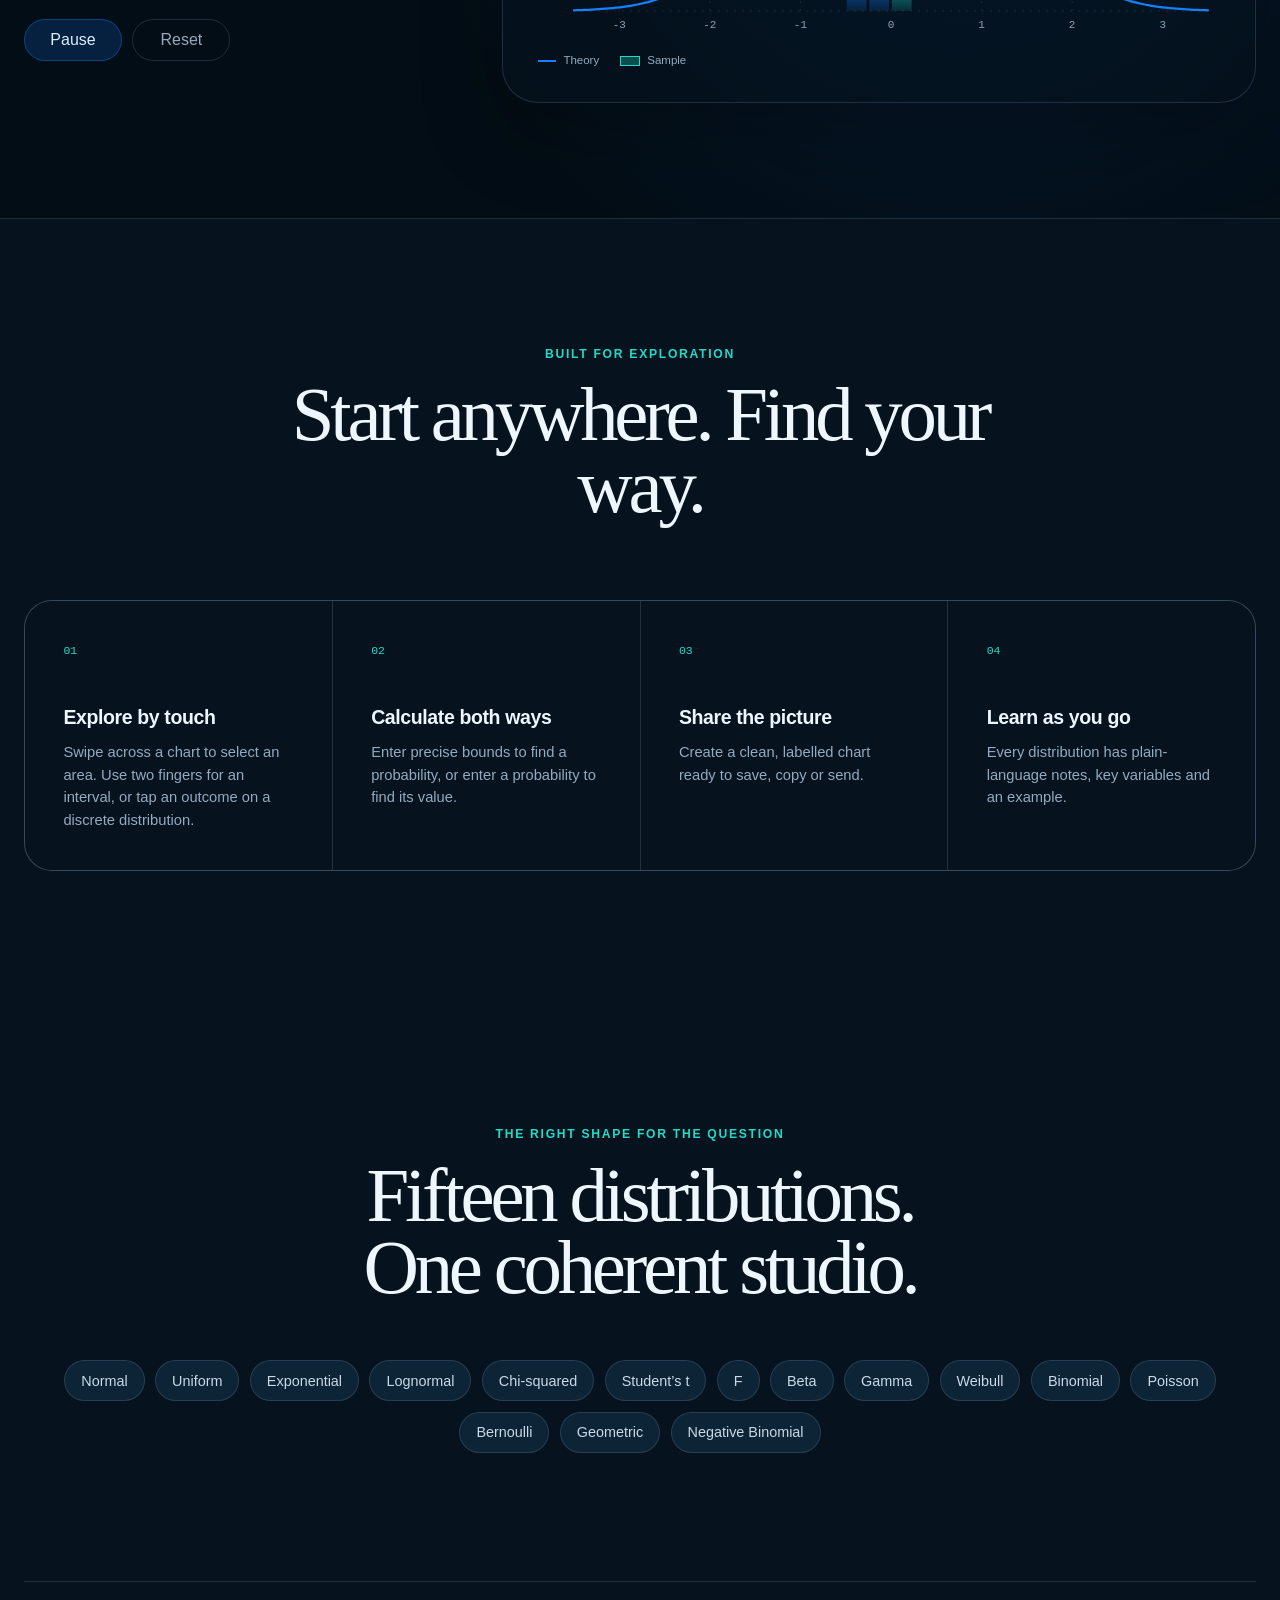
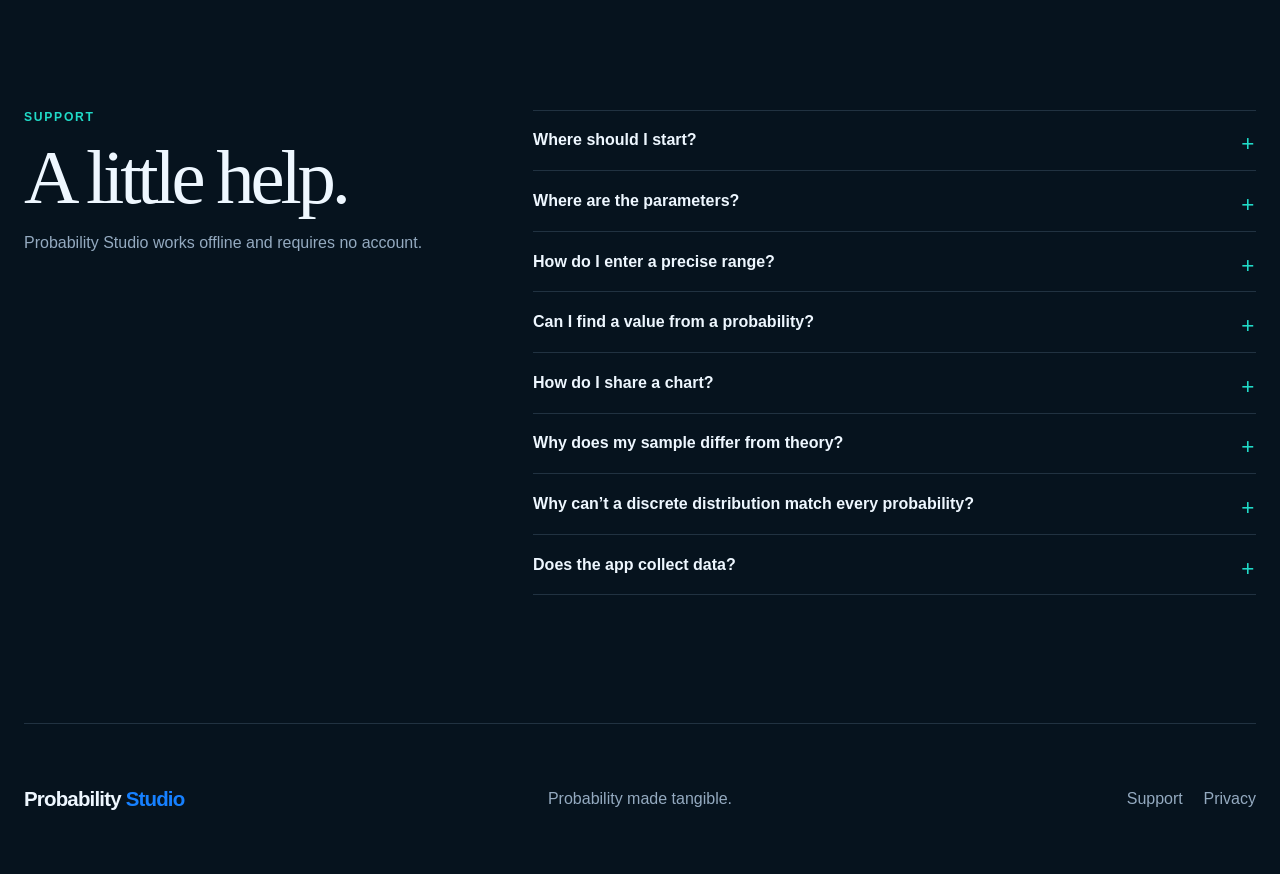
==== commit 98afcfaa: "Update title for Probability Studio page" ====
--- a/index.html
+++ b/index.html
@@ -4,7 +4,7 @@
   <meta charset="utf-8">
   <meta name="viewport" content="width=device-width,initial-scale=1">
   <meta name="theme-color" content="#06131e">
-  <title>Probability Studio — Make chance visible</title>
+  <title>Probability Studio — Probability made tangible</title>
   <meta name="description" content="Explore 15 probability distributions, calculate probabilities and quantiles, share charts, and watch live samples take shape on iPhone and iPad.">
   <link rel="stylesheet" href="assets/styles.css">
   <link rel="icon" href="assets/icon.png">
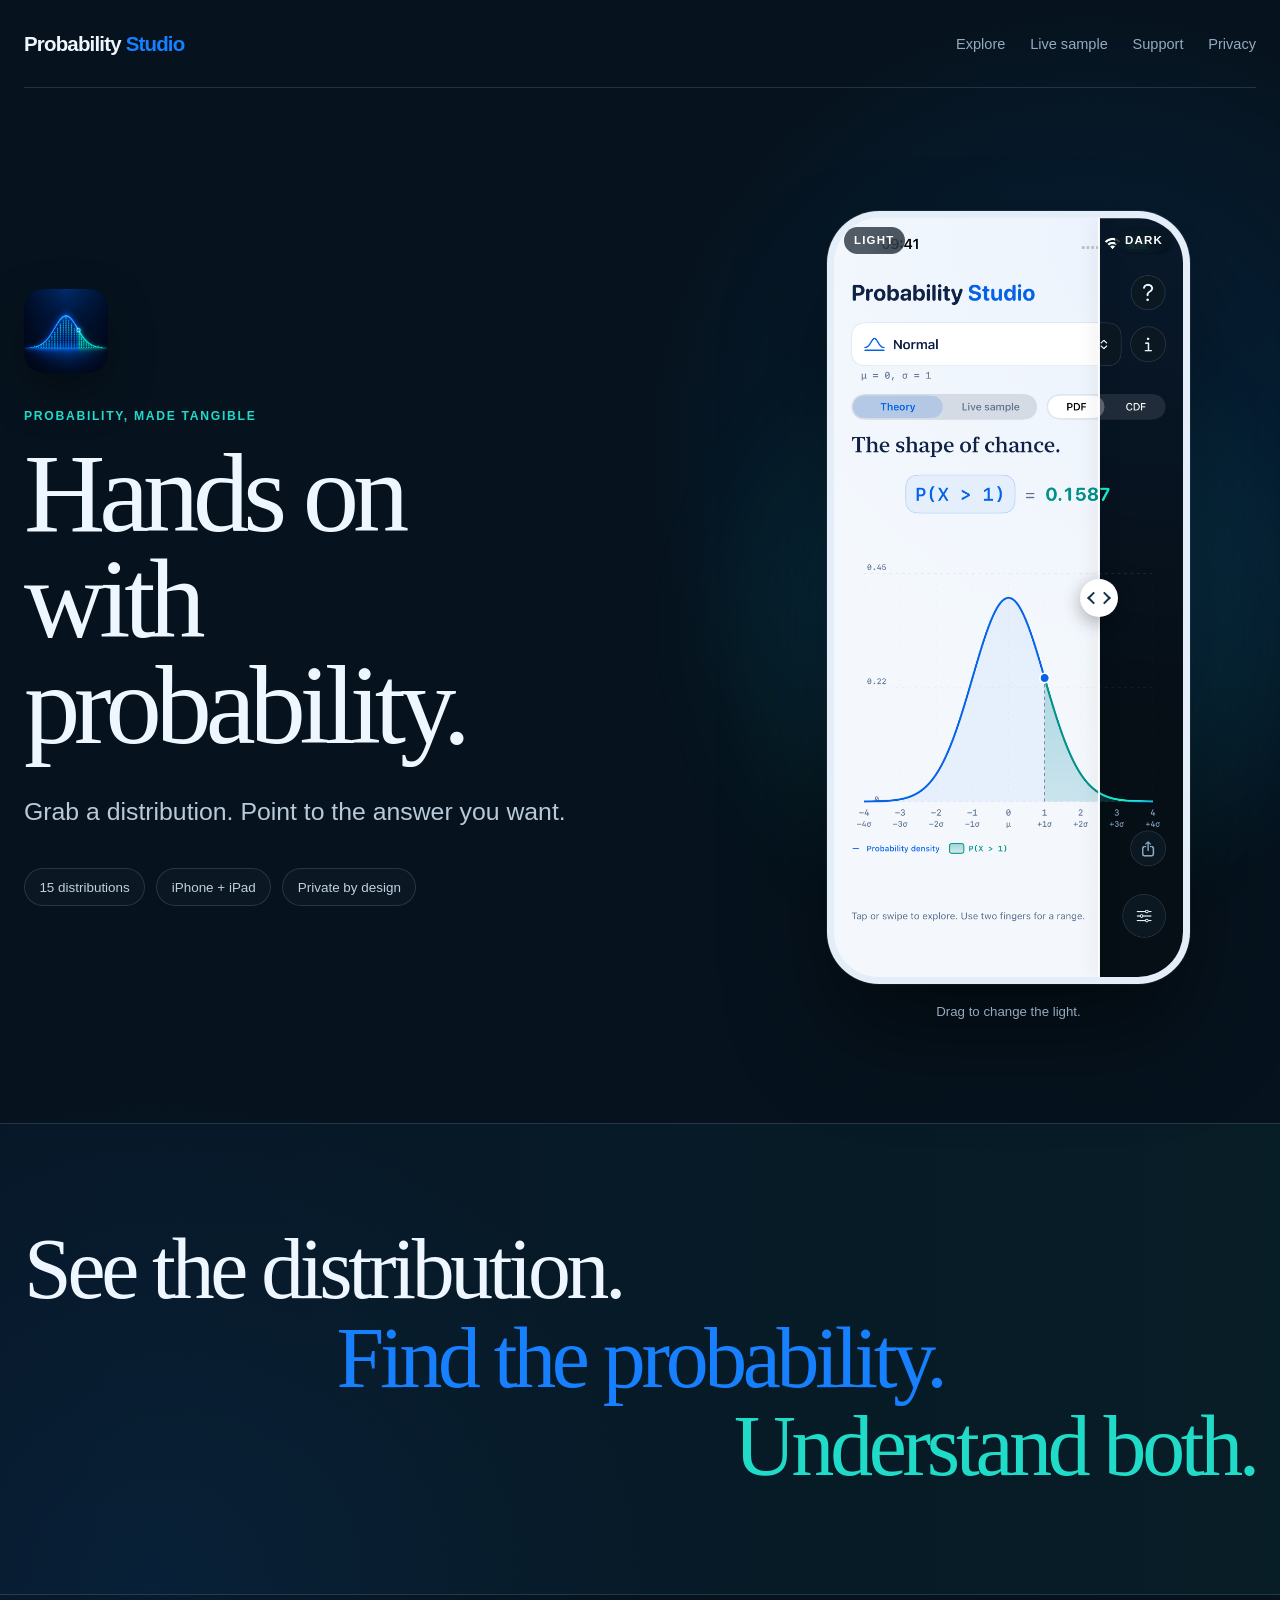
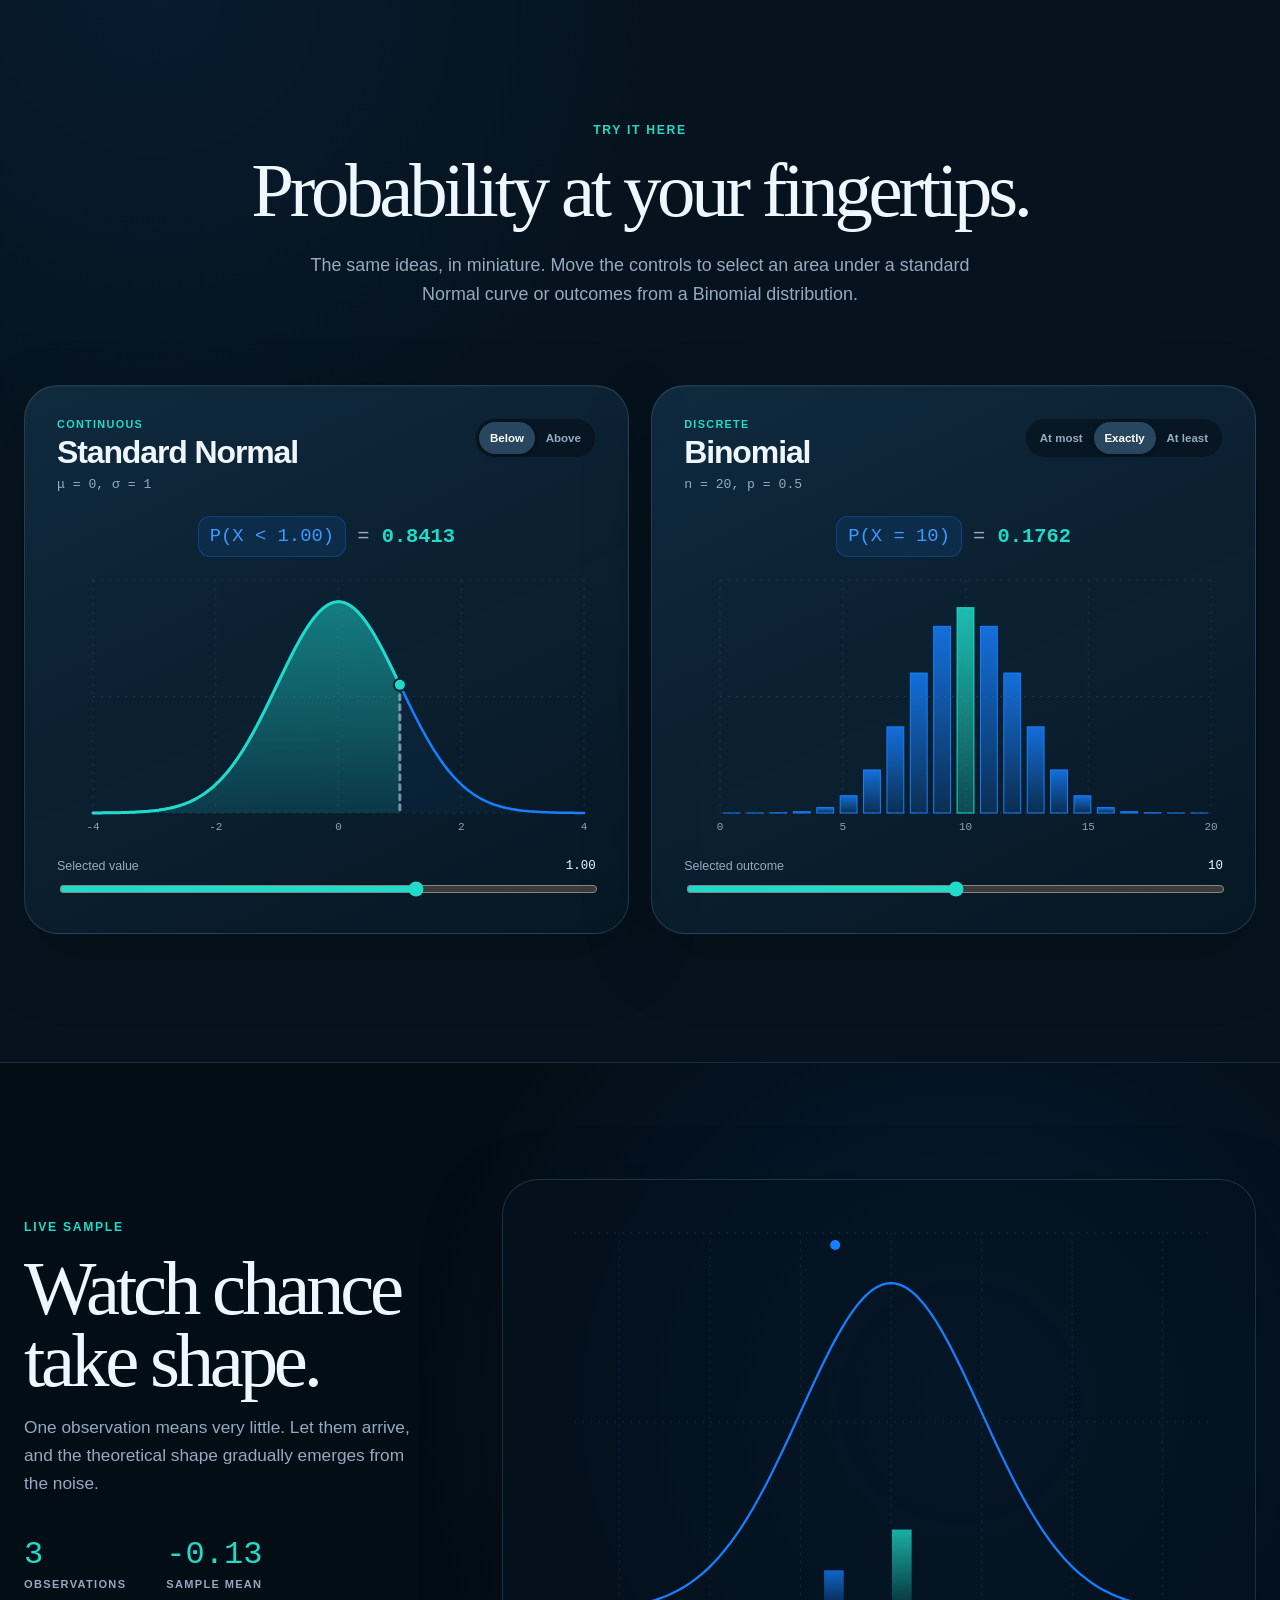
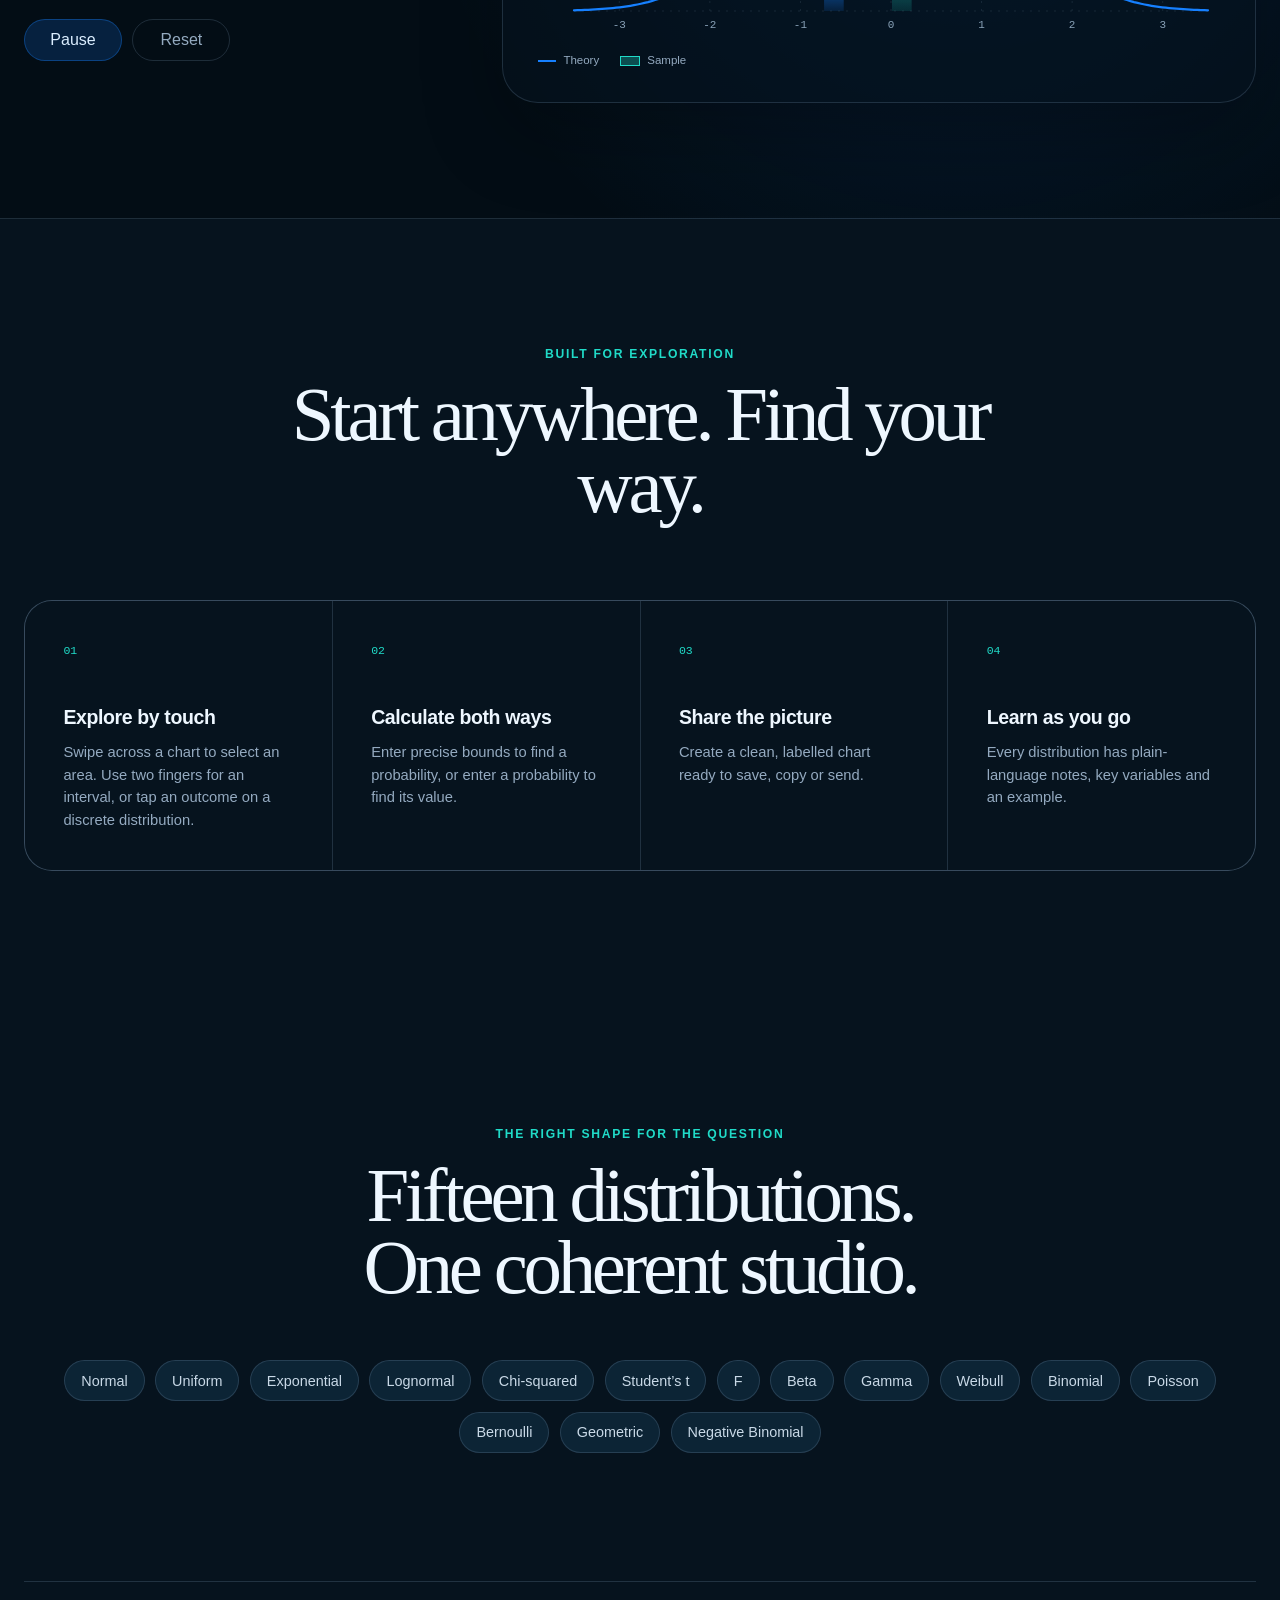
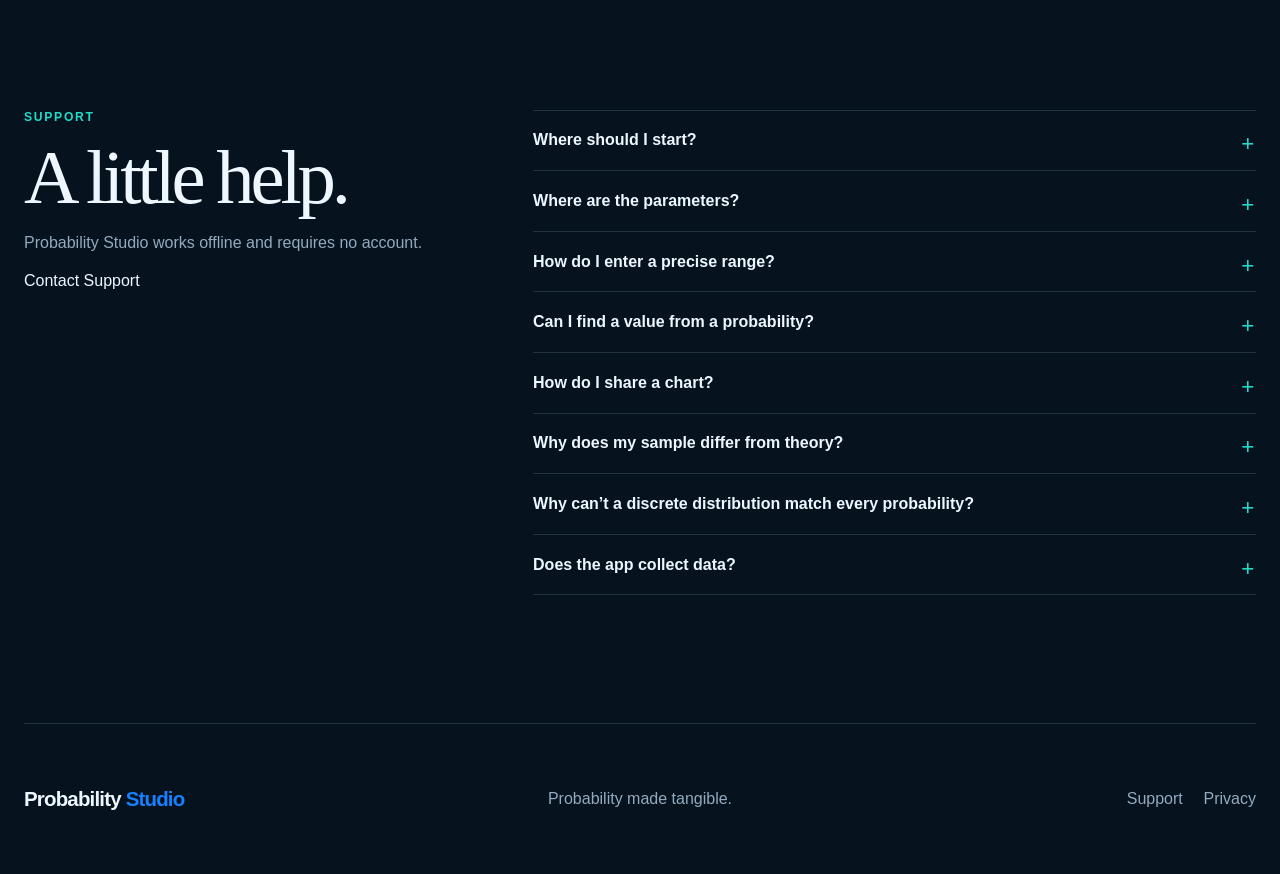
==== commit a868e3ed: "Update index.html" ====
--- a/index.html
+++ b/index.html
@@ -139,6 +139,9 @@
         <p class="eyebrow">Support</p>
         <h2 id="support-title">A little help.</h2>
         <p>Probability Studio works offline and requires no account.</p>
+        <a class="support-button" href="mailto:adz.beep@icloud.com">
+  Contact Support
+</a>
       </div>
       <div class="questions">
         <details><summary>Where should I start?</summary><p>On first launch, take the five-step interactive tour or explore straight away. Tap ? at the top to revisit the tour at any time.</p></details>
